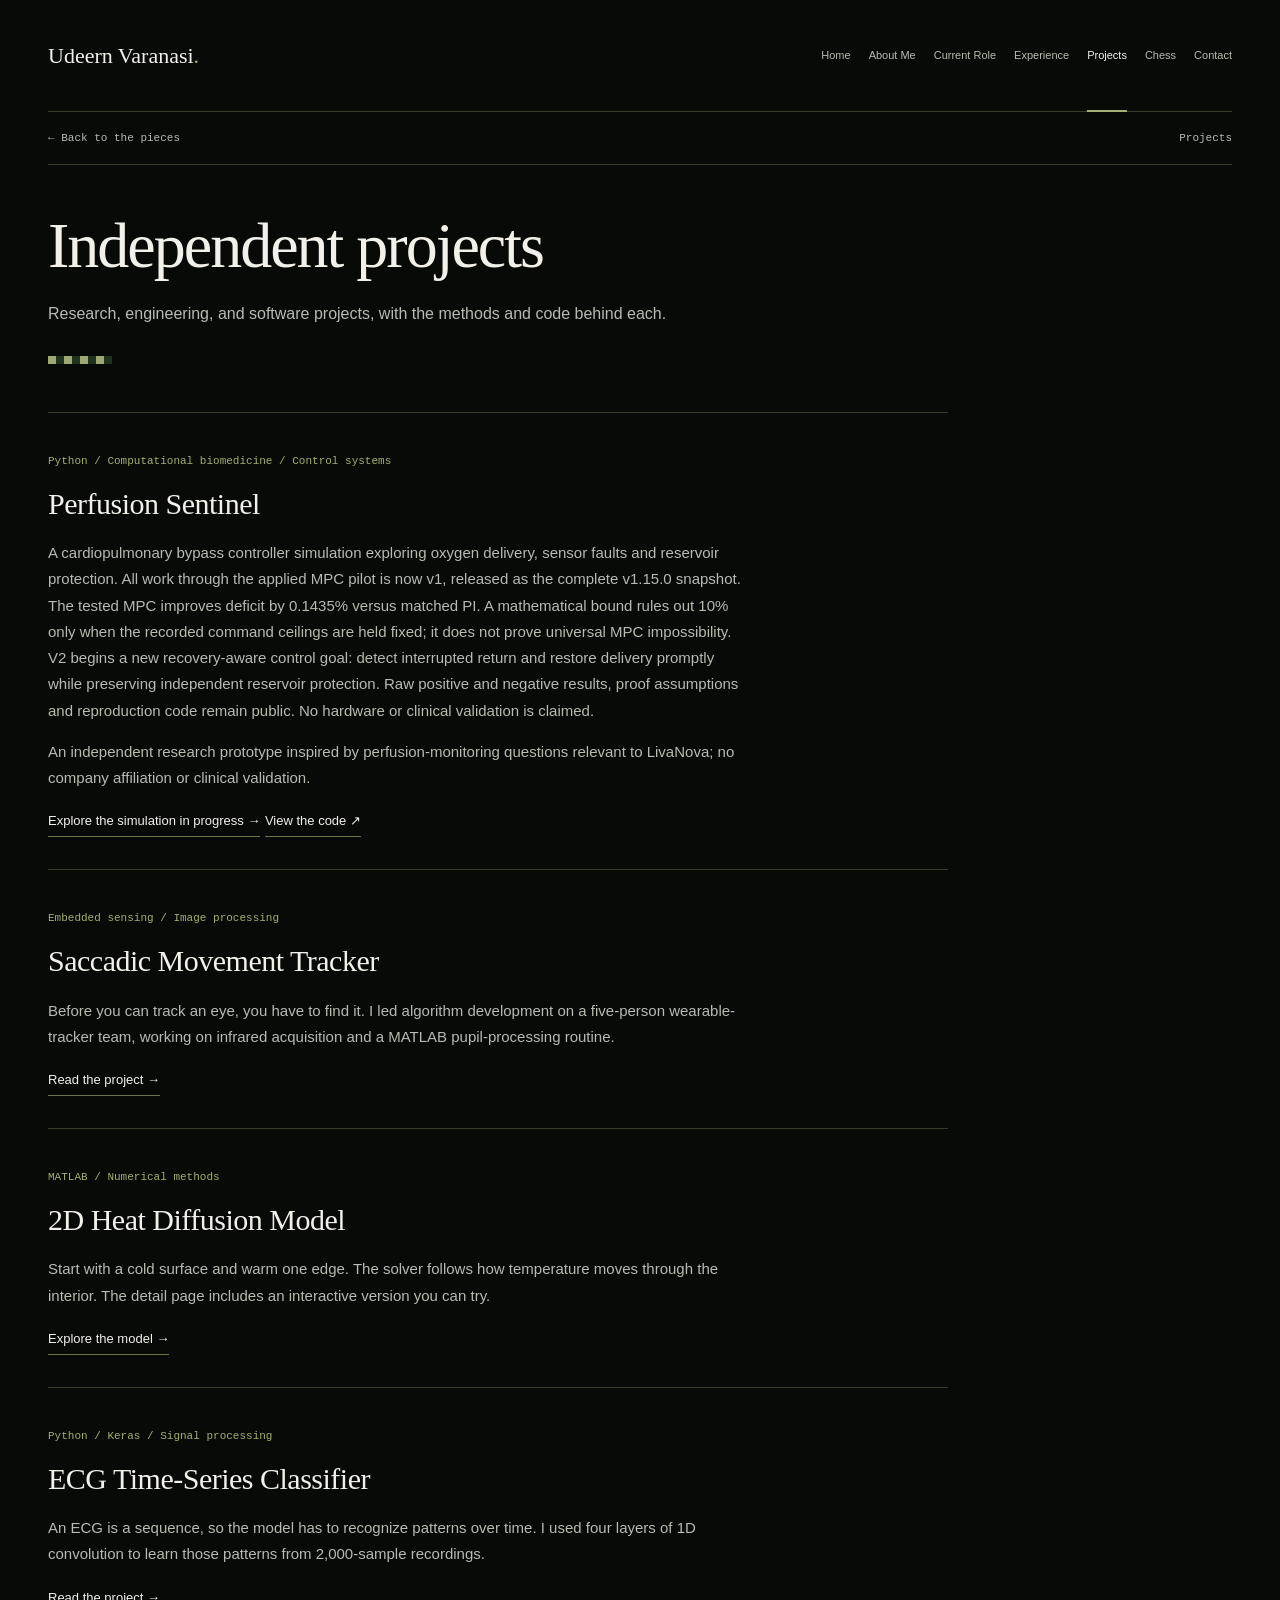
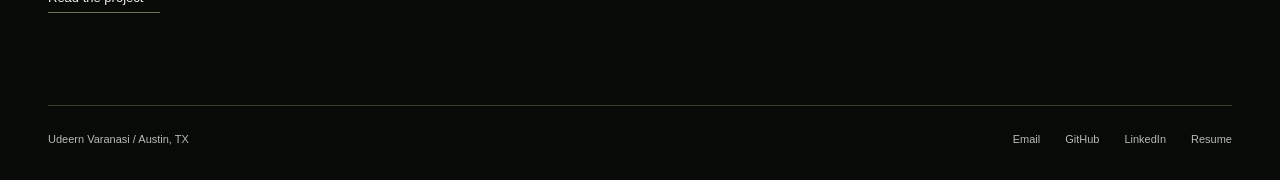
==== projects.html @ b8331543 "Close all existing controller research as v1 and explain the scoped bound Present complete v1.15.0, " ====
<!doctype html><html lang="en"><head><meta charset="utf-8"><meta name="viewport" content="width=device-width, initial-scale=1"><meta name="theme-color" content="#080a08"><meta name="description" content="Projects of Udeern Varanasi. Biomedical engineering, research, software, and chess."><title>Projects | Udeern Varanasi</title><link rel="stylesheet" href="style.css?v=media1"><link rel="icon" href="data:image/svg+xml,%3Csvg xmlns='http://www.w3.org/2000/svg' viewBox='0 0 64 64'%3E%3Crect width='64' height='64' fill='%23080a08'/%3E%3Ctext x='10' y='45' font-size='38' fill='%23a7ad70' font-family='Georgia'%3Euv%3C/text%3E%3C/svg%3E"></head><body class="chess-portfolio"><a class="skip" href="#main">Skip to content</a><header class="shell"><a class="wordmark" href="index.html" aria-label="Udeern Varanasi home">Udeern Varanasi<span>.</span></a><nav aria-label="Main navigation"><a href="index.html">Home</a><a href="about.html">About Me</a><a href="current-role.html">Current Role</a><a href="experience.html">Experience</a><a href="projects.html" aria-current="page">Projects</a><a href="chess.html">Chess</a><a href="contact.html">Contact</a></nav></header><main id="main" class="shell"><div class="position-strip"><a href="index.html">← Back to the pieces</a><span>Projects</span></div><section class="page-intro"><h1>Independent projects</h1><p>Research, engineering, and software projects, with the methods and code behind each.</p></section><section class="collected-projects"><article><span class="project-kind">Python / Computational biomedicine / Control systems</span><h2><a href="perfusion-sentinel/">Perfusion Sentinel</a></h2><p>A cardiopulmonary bypass controller simulation exploring oxygen delivery, sensor faults and reservoir protection. All work through the applied MPC pilot is now v1, released as the complete v1.15.0 snapshot. The tested MPC improves deficit by 0.1435% versus matched PI. A mathematical bound rules out 10% only when the recorded command ceilings are held fixed; it does not prove universal MPC impossibility. V2 begins a new recovery-aware control goal: detect interrupted return and restore delivery promptly while preserving independent reservoir protection. Raw positive and negative results, proof assumptions and reproduction code remain public. No hardware or clinical validation is claimed.</p><p>An independent research prototype inspired by perfusion-monitoring questions relevant to LivaNova; no company affiliation or clinical validation.</p><a class="underlined" href="perfusion-sentinel/">Explore the simulation in progress →</a> <a class="underlined" href="https://github.com/vudeern/cardiopulmanoary_bypass_simulation" target="_blank" rel="noopener">View the code ↗</a></article><article><span class="project-kind">Embedded sensing / Image processing</span><h2><a href="saccadic-tracker.html">Saccadic Movement Tracker</a></h2><p>Before you can track an eye, you have to find it. I led algorithm development on a five-person wearable-tracker team, working on infrared acquisition and a MATLAB pupil-processing routine.</p><a class="underlined" href="saccadic-tracker.html">Read the project →</a></article><article><span class="project-kind">MATLAB / Numerical methods</span><h2><a href="heat-model.html">2D Heat Diffusion Model</a></h2><p>Start with a cold surface and warm one edge. The solver follows how temperature moves through the interior. The detail page includes an interactive version you can try.</p><a class="underlined" href="heat-model.html">Explore the model →</a></article><article><span class="project-kind">Python / Keras / Signal processing</span><h2><a href="ecg-classifier.html">ECG Time-Series Classifier</a></h2><p>An ECG is a sequence, so the model has to recognize patterns over time. I used four layers of 1D convolution to learn those patterns from 2,000-sample recordings.</p><a class="underlined" href="ecg-classifier.html">Read the project →</a></article></section></main><footer class="shell"><span>Udeern Varanasi / Austin, TX</span><div><a href="mailto:vudeern@utexas.edu">Email</a><a href="https://github.com/vudeern" target="_blank" rel="noopener">GitHub</a><a href="https://linkedin.com/in/udeern-varanasi" target="_blank" rel="noopener">LinkedIn</a><a href="Udeern_Varanasi_Resume.pdf" target="_blank" rel="noopener">Resume</a></div></footer></body></html>
---- style.css ----
:root{color-scheme:dark;--bg:#080a08;--fg:#f1f1e9;--muted:#b7bbb0;--olive:#a4af72;--line:#353c2c}*{box-sizing:border-box}body{margin:0;background:var(--bg);color:var(--fg);font:16px/1.75 'Trebuchet MS',Arial,sans-serif}a{color:inherit;text-decoration:none}a:hover{color:var(--olive)}a:focus-visible{outline:2px solid var(--olive);outline-offset:7px}.shell{width:min(1200px,calc(100% - 96px));margin:auto}header{display:flex;align-items:center;justify-content:space-between;gap:35px;min-height:112px;border-bottom:1px solid var(--line)}.wordmark{font:22px Georgia,serif;white-space:nowrap}.wordmark span{color:var(--olive)}nav{display:flex;gap:30px;align-self:stretch}nav a{display:flex;align-items:center;font-size:13px;position:relative;color:var(--muted)}nav a[aria-current]{color:var(--fg)}nav a[aria-current]:after{content:'';height:2px;background:var(--olive);position:absolute;bottom:-1px;left:0;right:0}h1,h2,p{margin-top:0}h1,h2{font-family:Georgia,'Times New Roman',serif;font-weight:400}h1{font-size:clamp(42px,5vw,70px);line-height:1.12;letter-spacing:-2px}h2{font-size:30px;line-height:1.25;letter-spacing:-.5px}p{color:var(--muted)}.home{display:grid;grid-template-columns:1fr 1fr;gap:90px;padding:92px 0 70px}.home-title h1{font-size:clamp(76px,8.2vw,118px);line-height:1.05;letter-spacing:-4px;margin:0 0 35px}.home-title h1 span{color:var(--olive)}.home-title>p{font-size:20px;line-height:1.55;color:var(--fg)}.home-about{padding-top:12px}.home-about h2{font-size:24px}.home-about p{font-size:15px;margin-bottom:20px}.home-links{display:flex;flex-direction:column;align-items:flex-start;gap:12px;margin-top:26px}.underlined{display:inline-block;border-bottom:1px solid #69764a;padding-bottom:3px;font-size:13px}.underlined span{margin-left:18px}.skills{display:grid;grid-template-columns:1fr 2fr;gap:60px;border-top:1px solid var(--line);padding:38px 0 70px}.skills h2{font-size:23px}.skills dl{margin:0}.skills dl>div{display:grid;grid-template-columns:140px 1fr;gap:25px;padding:0 0 17px}.skills dt{font-size:13px;color:var(--fg)}.skills dd{margin:0;color:var(--muted);font-size:13px}.page-intro{padding:65px 0 48px}.page-intro h1{margin-bottom:18px}.page-intro p{font-size:16px;max-width:650px;margin:0}.project-list{padding-bottom:65px}.project-row{border-top:1px solid var(--line);display:grid;grid-template-columns:50px 1.1fr 1fr;gap:32px;padding:38px 0}.project-number{font:12px 'Courier New',monospace;color:var(--olive);padding-top:5px}.category{font-size:12px;margin:0 0 12px;color:var(--muted)}.project-summary h2{font-size:31px;margin:0 0 17px}.project-summary>p:not(.category){font-size:14px;max-width:440px;line-height:1.7}.tech{display:block;font-size:11px;color:var(--muted);margin:20px 0}.project-image{display:block;align-self:start;border:1px solid var(--line);background:#11160e}.schematic{display:block;width:100%;height:auto}.back{display:inline-block;margin-top:38px;font-size:13px;color:var(--muted)}.detail-heading{padding:38px 0 35px;border-bottom:1px solid var(--line)}.detail-heading h1{font-size:clamp(40px,5vw,63px);max-width:900px;margin-bottom:25px}.detail-intro{max-width:720px;font-size:18px;line-height:1.7}.detail-meta{display:flex;justify-content:space-between;align-items:center;gap:20px;font-size:12px;margin-top:30px;color:var(--muted)}.detail-body{display:grid;grid-template-columns:1.2fr 1fr;gap:80px;padding:45px 0}.detail-text section{margin-bottom:35px}.detail-text h2{font-size:24px;margin-bottom:15px}.detail-text p{font-size:15px}.detail-figure{margin:0;align-self:start}.detail-figure svg{background:#11160e;border:1px solid var(--line)}figcaption{font-size:11px;color:var(--muted);line-height:1.6;margin-top:14px;max-width:380px}.next-project{border-top:1px solid var(--line);display:flex;justify-content:space-between;gap:25px;padding:25px 0 55px}.next-project span{font-size:12px;color:var(--muted)}.next-project a{font:20px Georgia,serif}.experience-list{padding-bottom:55px}.position{display:grid;grid-template-columns:210px 1fr;gap:60px;padding:38px 0;border-top:1px solid var(--line)}.position-date{font:12px/1.6 'Courier New',monospace;color:var(--muted);padding-top:5px}.position h2{margin-bottom:9px;font-size:30px}.position-role{font-size:13px;color:var(--fg);margin-bottom:25px}.position p:not(.position-role){font-size:15px;max-width:750px}.workflow{display:flex;gap:0;margin-top:35px;flex-wrap:wrap}.workflow span{font:11px/1.8 'Courier New',monospace;color:#c5ceaa;padding:10px 16px;border:1px solid #4c5833;margin-right:-1px;margin-bottom:-1px;background:#13190d}footer{border-top:1px solid var(--line);display:flex;justify-content:space-between;gap:25px;padding-top:24px;padding-bottom:30px;font-size:11px;color:var(--muted)}footer div{display:flex;gap:25px}.skip{position:absolute;top:-100px;left:20px;padding:8px 15px;background:var(--fg);color:var(--bg);z-index:9}.skip:focus{top:5px}@media(min-width:1500px){.home{padding-top:115px;padding-bottom:95px}}@media(max-width:1000px){.shell{width:calc(100% - 60px)}.home{gap:45px}.home-title h1{font-size:85px}.project-row{grid-template-columns:30px 1fr 1fr;gap:22px}.project-summary h2{font-size:27px}.position{grid-template-columns:160px 1fr;gap:35px}.detail-body{gap:40px}.skills{gap:35px}.skills dl>div{grid-template-columns:110px 1fr;gap:20px}}@media(max-width:700px){.shell{width:calc(100% - 40px)}header{display:block;min-height:0;padding-top:23px}.wordmark{font-size:21px}nav{gap:24px;margin-top:22px;overflow:auto}nav a{font-size:11px;white-space:nowrap;padding-bottom:15px}.home{grid-template-columns:1fr;gap:35px;padding:50px 0 45px}.home-title h1{font-size:76px;margin-bottom:24px}.home-title>p{font-size:18px}.home-about{padding-top:0}.home-about p{font-size:15px}.skills{grid-template-columns:1fr;gap:15px;padding:30px 0 45px}.skills dl>div{grid-template-columns:100px 1fr;gap:17px}.page-intro{padding:45px 0 33px}.page-intro h1{font-size:41px;letter-spacing:-1.5px}.page-intro p{font-size:14px}.project-row{grid-template-columns:24px 1fr;gap:16px;padding:28px 0}.project-summary h2{font-size:28px}.project-image{grid-column:2;width:100%;max-width:460px}.project-row .tech{font-size:10px}.position{grid-template-columns:1fr;gap:17px;padding:28px 0}.position h2{font-size:28px}.workflow span{font-size:10px;padding:8px 12px}.detail-heading{padding-top:30px}.detail-heading h1{font-size:40px;letter-spacing:-1px}.detail-intro{font-size:16px}.detail-meta{display:flex;flex-direction:column;align-items:flex-start;font-size:11px}.detail-body{grid-template-columns:1fr;gap:10px;padding-top:30px}.detail-figure{margin-bottom:15px}.next-project a{font-size:17px}.next-project{align-items:baseline}.next-project span{font-size:10px}footer{display:block;font-size:11px}footer div{margin-top:16px;gap:25px}}@media(prefers-reduced-motion:reduce){*{scroll-behavior:auto}}

.inline-link{color:var(--fg);text-decoration:underline;text-decoration-color:var(--olive);text-underline-offset:4px}.current-role{display:grid;grid-template-columns:1fr 1.7fr;gap:70px;border-top:1px solid var(--line);padding:45px 0 100px;min-height:340px}.role-company h2{font-size:42px;margin-bottom:20px}.role-description h3{font:normal 29px/1.35 Georgia,serif;margin:0 0 24px}.role-description p{font-size:17px;max-width:560px;margin-bottom:30px}@media(max-width:1000px){nav{gap:20px}.current-role{gap:35px}}@media(max-width:700px){nav{gap:24px}.current-role{grid-template-columns:1fr;gap:35px;padding:30px 0 60px;min-height:0}.role-company h2{font-size:36px}.role-description h3{font-size:26px}.role-description p{font-size:16px}}

.current-role{padding-bottom:55px}.role-company>p{font-size:13px;margin-bottom:25px}.role-description h3:not(:first-child){margin-top:40px}.research-agenda{padding:0 0 70px}.research-agenda>h2{margin-bottom:30px}.research-stage{display:grid;grid-template-columns:1fr 1.7fr;gap:70px;border-top:1px solid var(--line);padding:30px 0}.research-stage h3{font:normal 23px/1.4 Georgia,serif;margin:0}.research-stage p{font-size:15px;max-width:680px}.research-stage p:last-child{margin-bottom:0}@media(max-width:1000px){.research-stage{gap:35px}}@media(max-width:700px){.research-stage{grid-template-columns:1fr;gap:15px;padding:25px 0}.research-agenda{padding-bottom:40px}}
.home{gap:85px;padding-bottom:55px}.home-title>p{max-width:390px;font-size:19px}.home-title h1{letter-spacing:-5px}.workbench{border-top:1px solid var(--line);padding:35px 0 65px}.bench-header{display:flex;justify-content:space-between;gap:30px;align-items:baseline;margin-bottom:25px}.bench-header h2{font-size:33px;margin-bottom:12px}.bench-header p{font-size:13px;max-width:560px;margin:0}.bench-mark{font:10px 'Courier New',monospace;color:var(--olive);white-space:nowrap}.bench-layout{display:grid;grid-template-columns:minmax(0,1.55fr) minmax(230px,1fr);border:1px solid var(--line)}.bench-display{background:#11160d;padding:22px;min-width:0;position:relative}.bench-display canvas{display:block;width:100%;aspect-ratio:1;cursor:crosshair;touch-action:none}.bench-readout{display:flex;justify-content:space-between;gap:15px;padding-top:15px;font:10px 'Courier New',monospace;color:#d3dcb8;font-variant-numeric:tabular-nums}.bench-readout output{color:#fff}.bench-controls{padding:30px;border-left:1px solid var(--line);align-self:stretch}.bench-instruction{font:22px/1.5 Georgia,serif;color:var(--fg);margin:0 0 28px}.bench-controls label{display:flex;justify-content:space-between;font-size:12px;margin-top:18px}.bench-controls label output{font:12px 'Courier New',monospace;color:#fff}.bench-controls input{width:100%;accent-color:var(--olive);margin:12px 0 0;cursor:pointer}.bench-buttons{display:flex;flex-wrap:wrap;gap:10px;margin-top:28px}.bench-buttons button{border:1px solid #69784b;background:transparent;color:var(--fg);padding:9px 14px;font:12px 'Trebuchet MS',sans-serif;cursor:pointer}.bench-buttons button:hover{background:#28301c}.bench-buttons button:focus-visible,.bench-controls input:focus-visible{outline:2px solid var(--olive);outline-offset:4px}.bench-caption{font-size:11px;margin:25px 0 18px;line-height:1.7;color:var(--muted)}.skills{margin-top:0}.page-intro h1,.detail-heading h1{max-width:850px}.project-number{font-size:17px}.project-summary h2 a:hover{text-decoration:underline;text-decoration-color:var(--olive);text-underline-offset:6px}@media(max-width:1000px){.home{gap:45px}.bench-controls{padding:22px}.bench-instruction{font-size:19px}}@media(max-width:700px){.home{gap:30px}.home-title>p{font-size:18px}.home-title h1{letter-spacing:-3px}.bench-header{display:block}.bench-header h2{font-size:28px}.bench-mark{display:block;margin-top:20px}.bench-layout{grid-template-columns:1fr}.bench-display{padding:15px}.bench-controls{border-left:0;border-top:1px solid var(--line);padding:23px}.bench-instruction{font-size:21px}.workbench{padding-bottom:45px}}.chess-icon{width:21px;height:24px;display:inline-block;vertical-align:middle;flex-shrink:0;color:var(--olive)}header nav a{gap:7px}header nav{gap:23px}.position-strip{display:flex;align-items:center;justify-content:space-between;border-bottom:1px solid var(--line);padding:20px 0;color:var(--muted);font:11px 'Courier New',monospace}.position-strip>a{display:flex;align-items:center;gap:9px}.position-strip>svg{width:30px;height:30px}.position-strip+.page-intro{padding-top:45px}.position-strip+.back{margin-top:25px}.project-number .chess-icon{width:33px;height:37px}.project-number span{display:block;text-align:center;font-size:11px;margin-top:5px}.chess-welcome{display:flex;justify-content:space-between;align-items:center;gap:50px;padding:45px 0 35px}.chess-welcome h1{font-size:49px;margin-bottom:15px;letter-spacing:-1.5px}.chess-welcome p{max-width:660px;font-size:15px;margin-bottom:0}.chess-welcome>a{white-space:nowrap}.portfolio-match{display:grid;grid-template-columns:minmax(0,1.65fr) minmax(270px,1fr);gap:38px;align-items:start}.board-heading{display:flex;justify-content:space-between;align-items:baseline;gap:20px;margin-bottom:17px}.board-heading h2{font-size:23px;margin:0}.board-heading>span{font:9px 'Courier New',monospace;color:var(--olive);white-space:nowrap}.board-frame{border:1px solid #6d7a4e;padding:13px;background:#171d12}.portfolio-board{display:grid;grid-template-columns:repeat(8,1fr);width:100%;aspect-ratio:1}.board-square{border:0;padding:0;position:relative;aspect-ratio:1;display:flex;align-items:center;justify-content:center;cursor:pointer;min-width:0}.light-square{background:#a7b07d;color:#1b2613}.dark-square{background:#38492a;color:#e6ebd2}.board-square>svg{width:68%;height:72%;filter:drop-shadow(1px 2px 0 #0004);z-index:1}.square-coordinate{position:absolute;bottom:3px;left:5px;font:9px 'Courier New',monospace;opacity:.7}.bookmark-dot{position:absolute;top:5px;right:5px;width:5px;height:5px;background:currentColor}.visited-square .bookmark-dot{background:transparent;border:1px solid currentColor;width:7px;height:7px}.board-square.legal-move:after{content:'';position:absolute;width:18%;height:18%;border-radius:50%;background:currentColor;opacity:.28}.board-square.legal-move:has(svg):after{width:85%;height:85%;border:2px solid currentColor;border-radius:0;background:transparent}.current-square{box-shadow:inset 0 0 0 3px #eef2d8}.current-square>svg{color:#fffde7;stroke:#1c2915;stroke-width:1.1}.hint-square{outline:3px dashed #fffde7;outline-offset:-6px}.board-square:focus-visible{outline:3px solid #fff;outline-offset:-3px;z-index:3}.board-status{display:flex;justify-content:space-between;gap:20px;margin-top:14px;min-height:39px}.board-status>span{font-size:11px;color:var(--muted);max-width:75%}.board-status button{align-self:start;background:none;border:0;border-bottom:1px solid #788653;color:var(--fg);font-size:10px;padding:0 0 3px;cursor:pointer;white-space:nowrap}.score-sheet{border:1px solid var(--line);padding:24px;margin-top:41px;background:#0c100a}.sheet-top{display:flex;justify-content:space-between;gap:15px;border-bottom:1px solid var(--line);padding-bottom:15px;font:9px 'Courier New',monospace;color:var(--muted)}.sheet-piece>svg{height:49px;width:45px;color:#bdc996;margin:22px 0 10px}.score-sheet h2{font-size:30px;margin-bottom:16px}.score-sheet p{font-size:13px}.score-sheet .selected-square{font:9px 'Courier New',monospace;color:var(--olive);margin:8px 0 14px}#board-selection{min-height:265px}.board-actions{display:flex;gap:10px;flex-wrap:wrap;margin:20px 0}.board-actions button{border:1px solid #778657;background:transparent;padding:9px 12px;color:var(--fg);font:11px 'Trebuchet MS',sans-serif;cursor:pointer}.board-actions button:hover{background:#29341c}.board-actions button[hidden]{display:none}.score-index{display:block}.score-index a{display:flex;gap:15px;align-items:center;justify-content:flex-start;border-top:1px solid var(--line);padding:9px 0;font-size:12px}.score-index a span{font:11px 'Courier New',monospace;color:var(--olive);width:20px}.score-index .chess-icon{width:16px;height:18px;margin-left:auto}.move-record{border-top:1px solid var(--line);margin-top:12px;padding-top:15px}.move-record h3{font:11px 'Trebuchet MS',sans-serif;font-weight:400;color:var(--muted);margin:0 0 10px}.move-record ol{list-style:none;display:flex;flex-wrap:wrap;gap:7px 14px;max-height:74px;overflow:auto;margin:0;padding:0;font:10px/1.6 'Courier New',monospace;color:#bec8a2}.chess-about{display:grid;grid-template-columns:1fr 1.7fr;gap:70px;border-top:1px solid var(--line);padding:45px 0 65px;margin-top:40px}.chess-about h2{font-size:31px}.about-piece{width:46px;height:50px;color:var(--olive);margin-bottom:18px}.chess-about p{font-size:15px}.chess-portfolio .page-intro,.chess-portfolio .detail-heading{position:relative}.chess-portfolio .page-intro:after{content:'';display:block;width:64px;height:8px;margin-top:28px;background:repeating-linear-gradient(90deg,#9eaa72 0 8px,#25321e 8px 16px)}.chess-portfolio .project-image{border-color:#6b784b}.chess-portfolio .project-list{border-bottom:1px solid var(--line)}.chess-portfolio .toolbox{border-color:#6b784b}@media(max-width:1000px){header nav{gap:17px}header nav a{font-size:11px}.portfolio-match{gap:24px;grid-template-columns:minmax(0,1.4fr) minmax(250px,1fr)}.board-heading{display:block}.board-heading>span{display:block;margin-top:10px}.score-sheet{margin-top:57px;padding:18px}.chess-welcome h1{font-size:43px}.chess-welcome{gap:25px}.chess-about{gap:40px}}@media(max-width:760px){header{display:block;padding-top:22px;padding-bottom:0;min-height:0}header nav{margin-top:20px;overflow:auto;gap:22px}header nav a{padding-bottom:15px;font-size:10px;white-space:nowrap}.chess-icon{width:16px;height:20px}.chess-welcome{display:block;padding:32px 0 28px}.chess-welcome h1{font-size:39px}.chess-welcome p{font-size:14px}.chess-welcome>a{margin-top:18px}.portfolio-match{grid-template-columns:1fr;gap:10px}.board-heading{display:flex}.board-heading h2{font-size:20px}.board-heading>span{font-size:8px;margin-top:0}.board-frame{padding:8px}.square-coordinate{font-size:8px;left:3px;bottom:2px}.bookmark-dot{top:3px;right:3px;width:4px;height:4px}.score-sheet{margin-top:8px;padding:22px}#board-selection{min-height:0}.sheet-piece>svg{height:42px;width:38px}.score-sheet h2{font-size:28px}.score-sheet p{font-size:14px}.score-index a{font-size:13px}.position-strip{font-size:9px;gap:10px}.position-strip>span{max-width:45%;text-align:right}.chess-about{grid-template-columns:1fr;gap:10px;padding-top:30px;margin-top:35px}.about-piece{display:none}.chess-about h2{font-size:28px}.board-status>span{max-width:70%}.board-actions button{padding:11px 13px}}

.chess-icon{width:19px;height:23px;vertical-align:middle;color:var(--olive)}header nav{gap:20px}header nav a{gap:6px;font-size:12px}.position-strip{display:flex;justify-content:space-between;align-items:center;border-bottom:1px solid var(--line);padding:20px 0;color:var(--muted);font-size:11px}.position-strip>a{display:flex;align-items:center;gap:9px}.position-strip>svg{width:25px;height:28px}.project-number .chess-icon{width:30px;height:35px}.project-number>span{display:block;text-align:center;font-size:11px}.about-page{display:grid;grid-template-columns:1fr 1.7fr;gap:70px;border-top:1px solid var(--line);padding:40px 0 75px}.about-page h2{font-size:27px}.about-page p{font-size:16px}.visually-hidden{position:absolute!important;width:1px;height:1px;padding:0;margin:-1px;overflow:hidden;clip:rect(0,0,0,0);white-space:nowrap;border:0}.pieces-home{min-height:100svh;display:flex;align-items:center;justify-content:center;background:#080a08}.piece-gallery{display:flex;flex-wrap:wrap;justify-content:center;align-items:center;gap:25px 30px;max-width:1100px;width:calc(100% - 72px);padding:45px 0}.piece-link{flex:0 0 calc(25% - 24px);display:flex;flex-direction:column;align-items:center;justify-content:center;min-width:160px;color:#f1f1e9;text-align:center;padding:0 6px 18px;outline-offset:2px}.sculpture{display:block;width:100%;max-width:220px;height:240px;position:relative}.sculpture canvas{width:100%;height:100%;display:none}.piece-fallback{position:absolute;width:100px;height:140px;left:50%;top:50%;transform:translate(-50%,-50%);color:#a4af72}.sculpture.ready canvas{display:block}.sculpture.ready .piece-fallback{display:none}.piece-label{font:16px/1.5 Georgia,serif;margin-top:5px;position:relative}.piece-label:after{content:'';display:block;position:absolute;height:1px;bottom:-5px;left:50%;right:50%;background:#9fac72;transition:left .2s,right .2s}.piece-link:hover .piece-label:after,.piece-link:focus-visible .piece-label:after{left:0;right:0}.piece-link:hover{color:#fff}.piece-link:focus-visible{outline:1px solid #a4af72}.piece-link:hover .piece-label{color:#d3ddaf}@media(max-width:1050px){header{display:block;padding-top:22px;min-height:0}header nav{margin-top:20px;overflow:auto;gap:22px}header nav a{padding-bottom:15px;font-size:11px;white-space:nowrap}}@media(max-width:700px){.piece-gallery{width:calc(100% - 32px);gap:8px 15px;padding:25px 0}.piece-link{flex:0 0 calc(50% - 10px);min-width:0;padding-bottom:20px}.sculpture{height:195px;max-width:170px}.piece-label{font-size:15px;margin-top:0}.about-page{grid-template-columns:1fr;gap:10px;padding:30px 0 50px}.about-page p{font-size:15px}.position-strip{font-size:10px}.chess-icon{width:16px;height:20px}}@media(prefers-reduced-motion:reduce){.piece-label:after{transition:none}}

.piece-gallery{max-width:960px;gap:20px 35px}.piece-link{flex-basis:calc(33.333% - 25px);background:transparent;transition:background-color .22s}.piece-label{opacity:0;transform:translateY(5px);transition:opacity .18s,transform .18s}.piece-link:hover,.piece-link:focus-visible{background:#171e12}.piece-link:hover .piece-label,.piece-link:focus-visible .piece-label{opacity:1;transform:translateY(0)}@media(hover:none){.piece-label{opacity:1;transform:none}}@media(max-width:700px){.piece-gallery{gap:10px 15px}.piece-link{flex-basis:calc(50% - 10px)}}@media(prefers-reduced-motion:reduce){.piece-link,.piece-label{transition:none}}

.piece-link.is-opening{background:#171e12}.piece-link.is-opening .piece-label{opacity:1;transform:none}.piece-link.is-opening .piece-label:after{left:0;right:0}

.gallery-title{flex:0 0 100%;text-align:center;font:normal 44px/1.2 Georgia,serif;letter-spacing:-1.2px;margin:0 0 20px;color:var(--fg)}.pieces-home{align-items:flex-start}.piece-gallery{padding-top:50px}@media(max-width:700px){.gallery-title{font-size:33px;margin-bottom:12px}.piece-gallery{padding-top:35px}}
.piece-gallery{display:block;max-width:1050px;width:calc(100% - 40px);padding:35px 0 25px}.gallery-title{margin:0;text-align:center;font-size:41px}.piece-orbit{position:relative;width:min(100%,740px);aspect-ratio:1;margin:25px auto 0}.piece-orbit .piece-link{position:absolute;left:var(--px);top:var(--py);transform:translate(-50%,-50%);width:24%;min-width:0;padding:0 0 13px;z-index:1;transition:background-color .2s,opacity .4s}.piece-orbit .sculpture{height:190px;max-width:180px}.piece-orbit .piece-label{font-size:16px}.orbit-center{--px:50%;--py:49%}.orbit-north{--px:50%;--py:12%}.orbit-east{--px:87%;--py:39%}.orbit-southeast{--px:73%;--py:82%}.orbit-southwest{--px:27%;--py:82%}.orbit-west{--px:13%;--py:39%}.piece-transition-wash{position:fixed;inset:0;background:#080a08;z-index:10;pointer-events:none;visibility:hidden}.piece-transitioning{overflow:hidden}.piece-transitioning .piece-transition-wash{visibility:visible;animation:piece-wash 2s both}.piece-transitioning .piece-link:not(.is-opening),.piece-transitioning .gallery-title{opacity:0;pointer-events:none}.piece-orbit .piece-link.is-opening{z-index:20;background:transparent}.piece-link.is-opening .sculpture{animation:piece-expand 2s cubic-bezier(.4,0,.65,1) both;transform-origin:50% 50%}.piece-link.is-opening .piece-label{animation:piece-label-away .6s both}@keyframes piece-expand{0%{transform:scale(1);opacity:1}65%{opacity:1}100%{transform:scale(7);opacity:0}}@keyframes piece-wash{from{clip-path:circle(0 at var(--transition-x) var(--transition-y))}to{clip-path:circle(150vmax at var(--transition-x) var(--transition-y))}}@keyframes piece-label-away{to{opacity:0;transform:translateY(8px)}}.chess-portfolio main{animation:page-arrive .45s ease-out both}@keyframes page-arrive{from{opacity:0;transform:translateY(8px)}to{opacity:1;transform:none}}.collected-projects{padding-bottom:60px}.collected-projects article{padding:32px 0;border-top:1px solid var(--line);max-width:900px}.collected-projects h2{margin:12px 0 18px}.collected-projects p{max-width:700px;font-size:15px}.project-kind{font:11px 'Courier New',monospace;color:var(--olive)}.contact-directory{padding-bottom:80px}.contact-directory>a{display:grid;grid-template-columns:120px 1fr 30px;gap:25px;align-items:center;padding:25px 0;border-top:1px solid var(--line)}.contact-directory>a>span{font-size:12px;color:var(--muted)}.contact-directory strong{font:normal 23px Georgia,serif;overflow-wrap:anywhere}.profile-link{margin-top:22px}.ratings-section{padding-bottom:75px}.ratings-heading{display:flex;align-items:center;justify-content:space-between;gap:20px}.ratings-heading h2{font-size:28px;margin:0}.ratings-heading button{background:none;border:1px solid #72804c;color:var(--fg);padding:9px 15px;cursor:pointer}.ratings-heading button:disabled{opacity:.5;cursor:wait}#ratings-status{font-size:13px;margin-top:20px}.ratings-table{width:100%;border-collapse:collapse;text-align:left;font-size:14px;font-variant-numeric:tabular-nums}.ratings-table th,.ratings-table td{padding:19px 15px;border-top:1px solid var(--line);white-space:nowrap}.ratings-table thead th{font-size:11px;font-weight:400;color:var(--muted)}.ratings-table tbody th{font-weight:400}.ratings-table tbody td:nth-child(2){font:normal 26px Georgia,serif;color:#c1cd9c}.ratings-scroll{overflow-x:auto}.ratings-note{font-size:11px;margin-top:22px;color:var(--muted)}header nav{gap:18px}header nav a{font-size:11px}@media(max-width:1150px){header{display:block;padding-top:22px;min-height:0}header nav{overflow:auto;margin-top:18px}header nav a{padding-bottom:15px;white-space:nowrap}}@media(max-width:700px){.gallery-title{font-size:31px}.piece-gallery{width:calc(100% - 14px);padding-top:28px}.piece-orbit{margin-top:25px}.piece-orbit .piece-link{width:29%;padding-bottom:6px}.piece-orbit .sculpture{height:clamp(108px,30vw,160px)}.piece-orbit .piece-label{font-size:13px}.orbit-north{--py:13%}.orbit-center{--py:50%}.orbit-east{--px:85%;--py:40%}.orbit-west{--px:15%;--py:40%}.orbit-southeast{--px:72%;--py:85%}.orbit-southwest{--px:28%;--py:85%}.contact-directory>a{grid-template-columns:1fr 20px;gap:10px;padding:20px 0}.contact-directory>a>span:first-child{grid-column:1/-1}.contact-directory strong{font-size:20px}.ratings-table th,.ratings-table td{padding:16px 12px}.collected-projects h2{font-size:27px}.ratings-heading h2{font-size:25px}}@media(prefers-reduced-motion:reduce){.piece-link.is-opening .sculpture,.piece-transitioning .piece-transition-wash,.piece-link.is-opening .piece-label,.chess-portfolio main{animation:none}.piece-transitioning .piece-transition-wash{opacity:.75}.piece-link.is-opening .piece-label{opacity:1}.piece-orbit .piece-link{transition:none}}

.portrait-figure{margin:0;max-width:360px;align-self:start}.portrait-figure img{display:block;width:100%;height:auto}.portrait-figure figcaption{margin-top:12px;font-size:12px}.project-result{padding:35px 0 45px;border-bottom:1px solid var(--line)}.project-result h2{font-size:26px;margin-bottom:22px}.output-figure{margin:0}.output-figure img{display:block;width:100%;height:auto;border:1px solid var(--line)}.output-figure figcaption{max-width:900px;margin-top:15px;line-height:1.8}.output-figure figcaption a{font-size:11px;margin-left:12px}.detail-body.result-methods{display:block;max-width:800px}.actual-output img{display:block;width:100%;height:auto;border:1px solid var(--line)}.microscopy-figure{margin:30px 0 25px;max-width:100%}.microscopy-figure video{display:block;width:100%;height:auto;background:#000;border:1px solid var(--line)}.microscopy-figure figcaption{max-width:100%;font-size:11px;line-height:1.7}@media(max-width:700px){.portrait-figure{max-width:300px;margin:0 auto 25px}.project-result{padding:25px 0 30px}.output-figure figcaption a{display:inline-block;margin-left:0;margin-top:8px}.microscopy-figure{margin-top:23px}.about-page>div>h2{font-size:25px}}
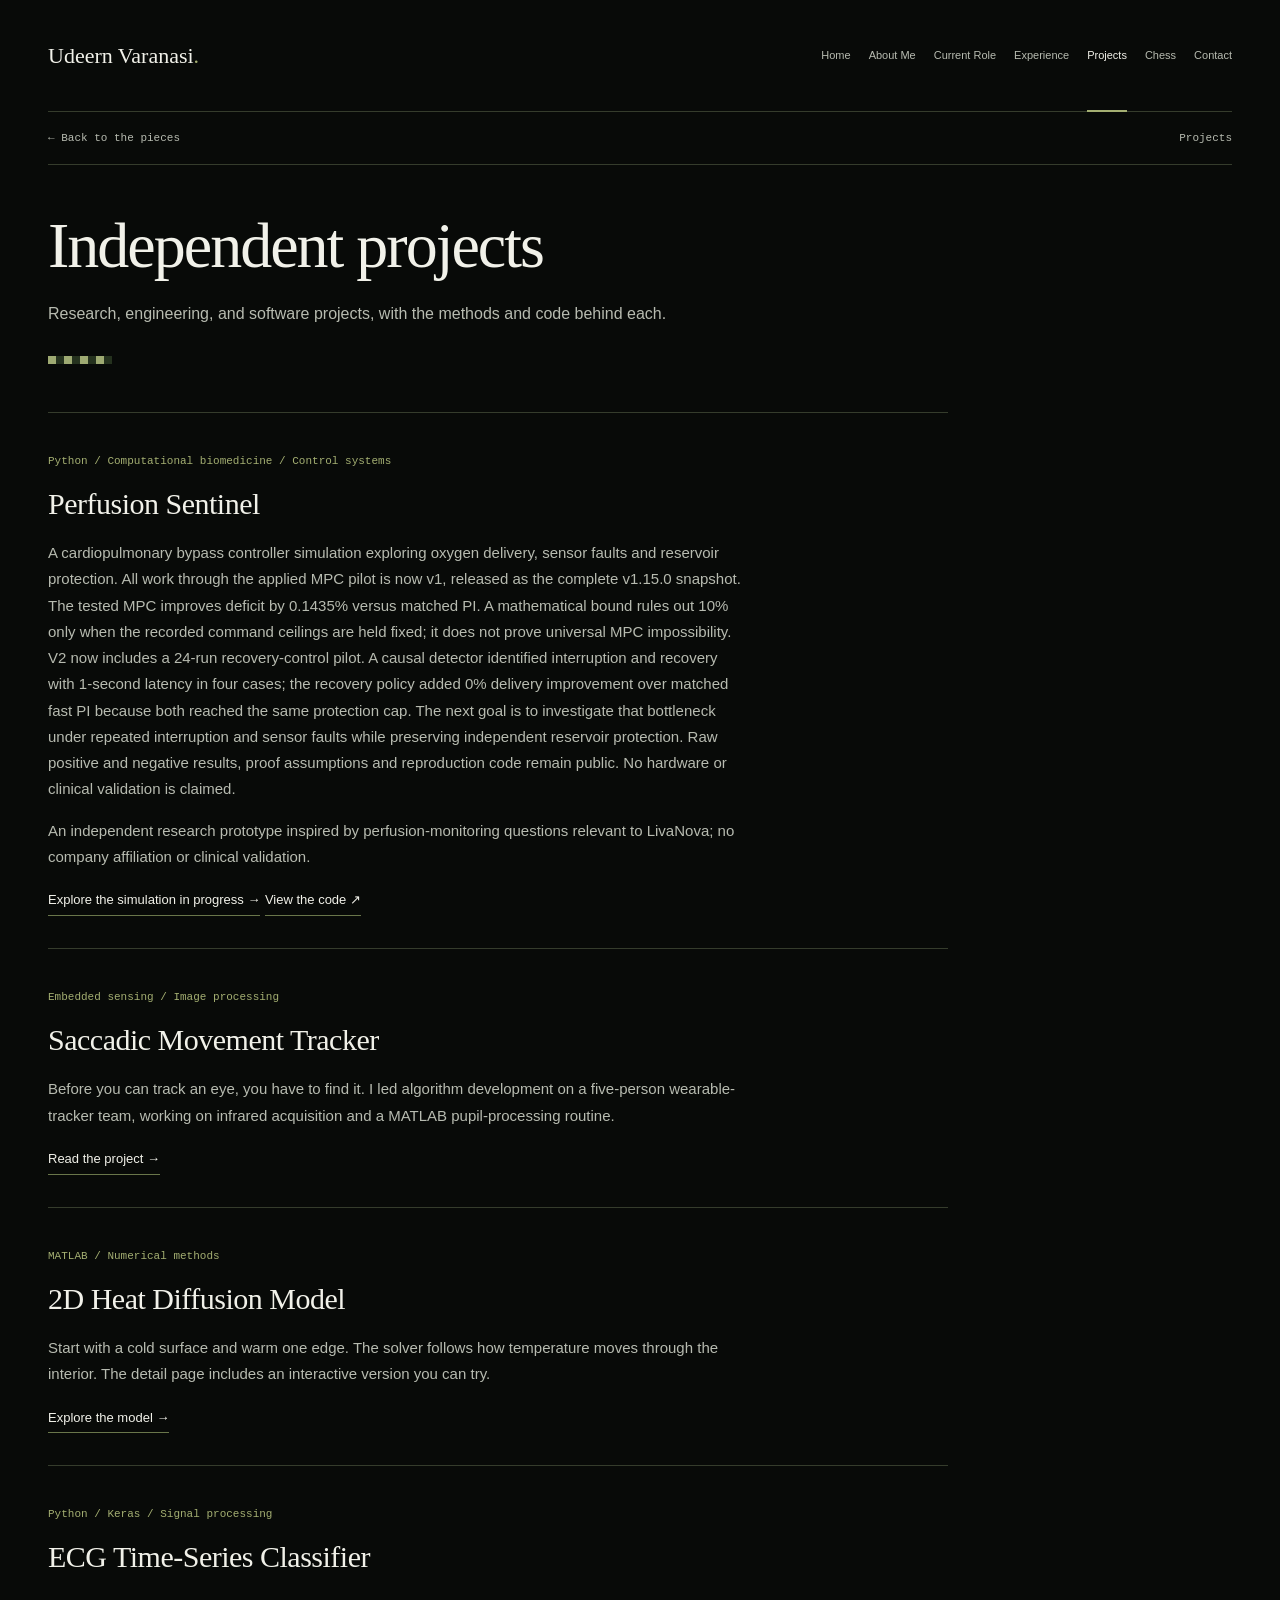
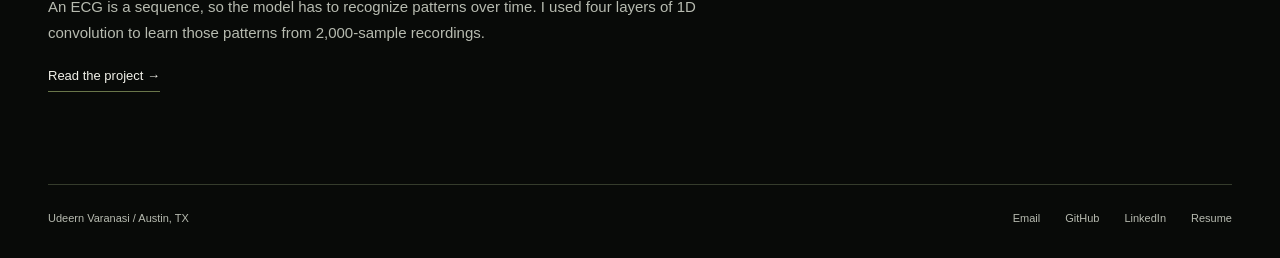
==== commit 5ad9e647: "Publish first v2 recovery pilot and retained final v1 conclusion" ====
--- a/projects.html
+++ b/projects.html
@@ -1,2 +1,2 @@
-<!doctype html><html lang="en"><head><meta charset="utf-8"><meta name="viewport" content="width=device-width, initial-scale=1"><meta name="theme-color" content="#080a08"><meta name="description" content="Projects of Udeern Varanasi. Biomedical engineering, research, software, and chess."><title>Projects | Udeern Varanasi</title><link rel="stylesheet" href="style.css?v=media1"><link rel="icon" href="data:image/svg+xml,%3Csvg xmlns='http://www.w3.org/2000/svg' viewBox='0 0 64 64'%3E%3Crect width='64' height='64' fill='%23080a08'/%3E%3Ctext x='10' y='45' font-size='38' fill='%23a7ad70' font-family='Georgia'%3Euv%3C/text%3E%3C/svg%3E"></head><body class="chess-portfolio"><a class="skip" href="#main">Skip to content</a><header class="shell"><a class="wordmark" href="index.html" aria-label="Udeern Varanasi home">Udeern Varanasi<span>.</span></a><nav aria-label="Main navigation"><a href="index.html">Home</a><a href="about.html">About Me</a><a href="current-role.html">Current Role</a><a href="experience.html">Experience</a><a href="projects.html" aria-current="page">Projects</a><a href="chess.html">Chess</a><a href="contact.html">Contact</a></nav></header><main id="main" class="shell"><div class="position-strip"><a href="index.html">← Back to the pieces</a><span>Projects</span></div><section class="page-intro"><h1>Independent projects</h1><p>Research, engineering, and software projects, with the methods and code behind each.</p></section><section class="collected-projects"><article><span class="project-kind">Python / Computational biomedicine / Control systems</span><h2><a href="perfusion-sentinel/">Perfusion Sentinel</a></h2><p>A cardiopulmonary bypass controller simulation exploring oxygen delivery, sensor faults and reservoir protection. All work through the applied MPC pilot is now v1, released as the complete v1.15.0 snapshot. The tested MPC improves deficit by 0.1435% versus matched PI. A mathematical bound rules out 10% only when the recorded command ceilings are held fixed; it does not prove universal MPC impossibility. V2 begins a new recovery-aware control goal: detect interrupted return and restore delivery promptly while preserving independent reservoir protection. Raw positive and negative results, proof assumptions and reproduction code remain public. No hardware or clinical validation is claimed.</p><p>An independent research prototype inspired by perfusion-monitoring questions relevant to LivaNova; no company affiliation or clinical validation.</p><a class="underlined" href="perfusion-sentinel/">Explore the simulation in progress →</a> <a class="underlined" href="https://github.com/vudeern/cardiopulmanoary_bypass_simulation" target="_blank" rel="noopener">View the code ↗</a></article><article><span class="project-kind">Embedded sensing / Image processing</span><h2><a href="saccadic-tracker.html">Saccadic Movement Tracker</a></h2><p>Before you can track an eye, you have to find it. I led algorithm development on a five-person wearable-tracker team, working on infrared acquisition and a MATLAB pupil-processing routine.</p><a class="underlined" href="saccadic-tracker.html">Read the project →</a></article><article><span class="project-kind">MATLAB / Numerical methods</span><h2><a href="heat-model.html">2D Heat Diffusion Model</a></h2><p>Start with a cold surface and warm one edge. The solver follows how temperature moves through the interior. The detail page includes an interactive version you can try.</p><a class="underlined" href="heat-model.html">Explore the model →</a></article><article><span class="project-kind">Python / Keras / Signal processing</span><h2><a href="ecg-classifier.html">ECG Time-Series Classifier</a></h2><p>An ECG is a sequence, so the model has to recognize patterns over time. I used four layers of 1D convolution to learn those patterns from 2,000-sample recordings.</p><a class="underlined" href="ecg-classifier.html">Read the project →</a></article></section></main><footer class="shell"><span>Udeern Varanasi / Austin, TX</span><div><a href="mailto:vudeern@utexas.edu">Email</a><a href="https://github.com/vudeern" target="_blank" rel="noopener">GitHub</a><a href="https://linkedin.com/in/udeern-varanasi" target="_blank" rel="noopener">LinkedIn</a><a href="Udeern_Varanasi_Resume.pdf" target="_blank" rel="noopener">Resume</a></div></footer></body></html>
+<!doctype html><html lang="en"><head><meta charset="utf-8"><meta name="viewport" content="width=device-width, initial-scale=1"><meta name="theme-color" content="#080a08"><meta name="description" content="Projects of Udeern Varanasi. Biomedical engineering, research, software, and chess."><title>Projects | Udeern Varanasi</title><link rel="stylesheet" href="style.css?v=media1"><link rel="icon" href="data:image/svg+xml,%3Csvg xmlns='http://www.w3.org/2000/svg' viewBox='0 0 64 64'%3E%3Crect width='64' height='64' fill='%23080a08'/%3E%3Ctext x='10' y='45' font-size='38' fill='%23a7ad70' font-family='Georgia'%3Euv%3C/text%3E%3C/svg%3E"></head><body class="chess-portfolio"><a class="skip" href="#main">Skip to content</a><header class="shell"><a class="wordmark" href="index.html" aria-label="Udeern Varanasi home">Udeern Varanasi<span>.</span></a><nav aria-label="Main navigation"><a href="index.html">Home</a><a href="about.html">About Me</a><a href="current-role.html">Current Role</a><a href="experience.html">Experience</a><a href="projects.html" aria-current="page">Projects</a><a href="chess.html">Chess</a><a href="contact.html">Contact</a></nav></header><main id="main" class="shell"><div class="position-strip"><a href="index.html">← Back to the pieces</a><span>Projects</span></div><section class="page-intro"><h1>Independent projects</h1><p>Research, engineering, and software projects, with the methods and code behind each.</p></section><section class="collected-projects"><article><span class="project-kind">Python / Computational biomedicine / Control systems</span><h2><a href="perfusion-sentinel/">Perfusion Sentinel</a></h2><p>A cardiopulmonary bypass controller simulation exploring oxygen delivery, sensor faults and reservoir protection. All work through the applied MPC pilot is now v1, released as the complete v1.15.0 snapshot. The tested MPC improves deficit by 0.1435% versus matched PI. A mathematical bound rules out 10% only when the recorded command ceilings are held fixed; it does not prove universal MPC impossibility. V2 now includes a 24-run recovery-control pilot. A causal detector identified interruption and recovery with 1-second latency in four cases; the recovery policy added 0% delivery improvement over matched fast PI because both reached the same protection cap. The next goal is to investigate that bottleneck under repeated interruption and sensor faults while preserving independent reservoir protection. Raw positive and negative results, proof assumptions and reproduction code remain public. No hardware or clinical validation is claimed.</p><p>An independent research prototype inspired by perfusion-monitoring questions relevant to LivaNova; no company affiliation or clinical validation.</p><a class="underlined" href="perfusion-sentinel/">Explore the simulation in progress →</a> <a class="underlined" href="https://github.com/vudeern/cardiopulmanoary_bypass_simulation" target="_blank" rel="noopener">View the code ↗</a></article><article><span class="project-kind">Embedded sensing / Image processing</span><h2><a href="saccadic-tracker.html">Saccadic Movement Tracker</a></h2><p>Before you can track an eye, you have to find it. I led algorithm development on a five-person wearable-tracker team, working on infrared acquisition and a MATLAB pupil-processing routine.</p><a class="underlined" href="saccadic-tracker.html">Read the project →</a></article><article><span class="project-kind">MATLAB / Numerical methods</span><h2><a href="heat-model.html">2D Heat Diffusion Model</a></h2><p>Start with a cold surface and warm one edge. The solver follows how temperature moves through the interior. The detail page includes an interactive version you can try.</p><a class="underlined" href="heat-model.html">Explore the model →</a></article><article><span class="project-kind">Python / Keras / Signal processing</span><h2><a href="ecg-classifier.html">ECG Time-Series Classifier</a></h2><p>An ECG is a sequence, so the model has to recognize patterns over time. I used four layers of 1D convolution to learn those patterns from 2,000-sample recordings.</p><a class="underlined" href="ecg-classifier.html">Read the project →</a></article></section></main><footer class="shell"><span>Udeern Varanasi / Austin, TX</span><div><a href="mailto:vudeern@utexas.edu">Email</a><a href="https://github.com/vudeern" target="_blank" rel="noopener">GitHub</a><a href="https://linkedin.com/in/udeern-varanasi" target="_blank" rel="noopener">LinkedIn</a><a href="Udeern_Varanasi_Resume.pdf" target="_blank" rel="noopener">Resume</a></div></footer></body></html>
 
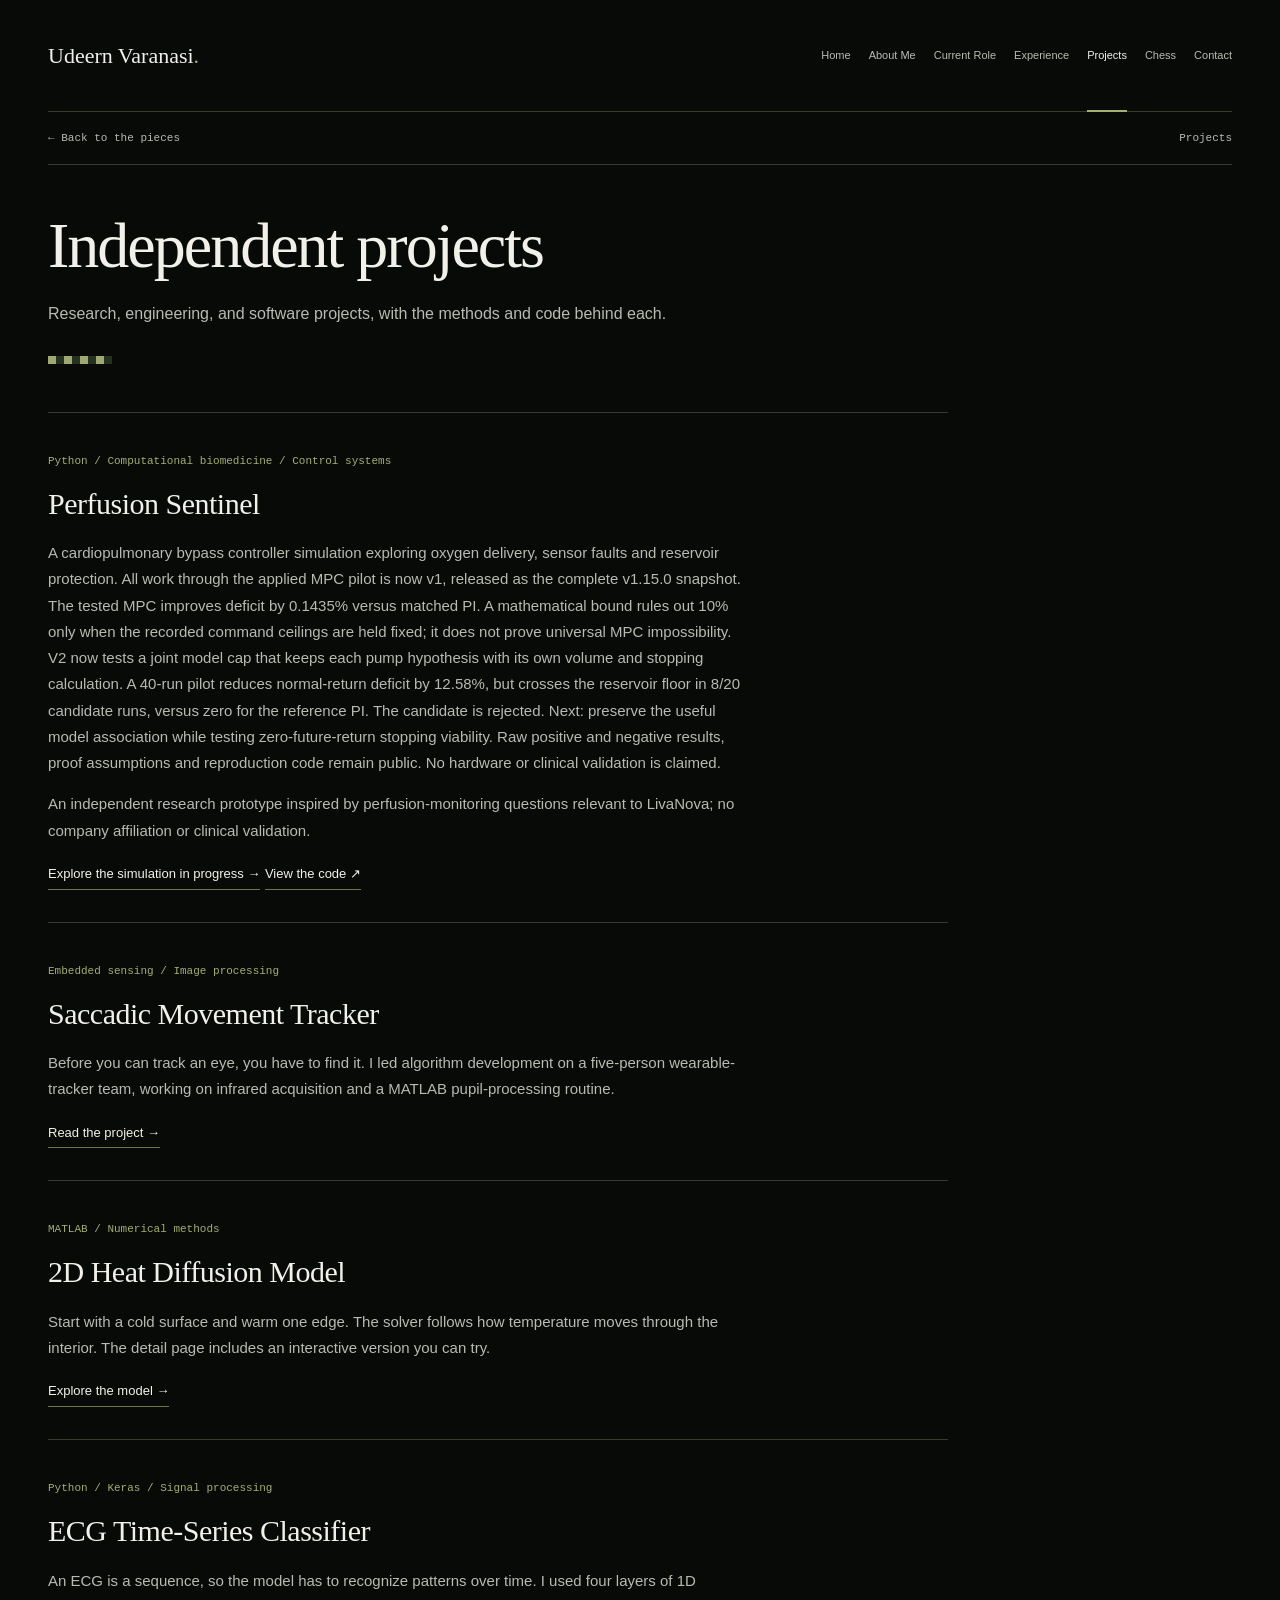
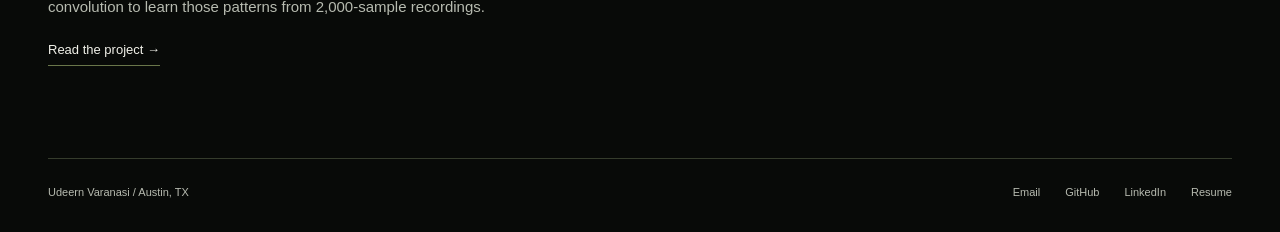
==== commit 251423b5: "Report v2 joint-cap delivery gains, interruption failures and zero-return goal" ====
--- a/projects.html
+++ b/projects.html
@@ -1,2 +1,2 @@
-<!doctype html><html lang="en"><head><meta charset="utf-8"><meta name="viewport" content="width=device-width, initial-scale=1"><meta name="theme-color" content="#080a08"><meta name="description" content="Projects of Udeern Varanasi. Biomedical engineering, research, software, and chess."><title>Projects | Udeern Varanasi</title><link rel="stylesheet" href="style.css?v=media1"><link rel="icon" href="data:image/svg+xml,%3Csvg xmlns='http://www.w3.org/2000/svg' viewBox='0 0 64 64'%3E%3Crect width='64' height='64' fill='%23080a08'/%3E%3Ctext x='10' y='45' font-size='38' fill='%23a7ad70' font-family='Georgia'%3Euv%3C/text%3E%3C/svg%3E"></head><body class="chess-portfolio"><a class="skip" href="#main">Skip to content</a><header class="shell"><a class="wordmark" href="index.html" aria-label="Udeern Varanasi home">Udeern Varanasi<span>.</span></a><nav aria-label="Main navigation"><a href="index.html">Home</a><a href="about.html">About Me</a><a href="current-role.html">Current Role</a><a href="experience.html">Experience</a><a href="projects.html" aria-current="page">Projects</a><a href="chess.html">Chess</a><a href="contact.html">Contact</a></nav></header><main id="main" class="shell"><div class="position-strip"><a href="index.html">← Back to the pieces</a><span>Projects</span></div><section class="page-intro"><h1>Independent projects</h1><p>Research, engineering, and software projects, with the methods and code behind each.</p></section><section class="collected-projects"><article><span class="project-kind">Python / Computational biomedicine / Control systems</span><h2><a href="perfusion-sentinel/">Perfusion Sentinel</a></h2><p>A cardiopulmonary bypass controller simulation exploring oxygen delivery, sensor faults and reservoir protection. All work through the applied MPC pilot is now v1, released as the complete v1.15.0 snapshot. The tested MPC improves deficit by 0.1435% versus matched PI. A mathematical bound rules out 10% only when the recorded command ceilings are held fixed; it does not prove universal MPC impossibility. V2 now includes a 24-run recovery-control pilot. A causal detector identified interruption and recovery with 1-second latency in four cases; the recovery policy added 0% delivery improvement over matched fast PI because both reached the same protection cap. The next goal is to investigate that bottleneck under repeated interruption and sensor faults while preserving independent reservoir protection. Raw positive and negative results, proof assumptions and reproduction code remain public. No hardware or clinical validation is claimed.</p><p>An independent research prototype inspired by perfusion-monitoring questions relevant to LivaNova; no company affiliation or clinical validation.</p><a class="underlined" href="perfusion-sentinel/">Explore the simulation in progress →</a> <a class="underlined" href="https://github.com/vudeern/cardiopulmanoary_bypass_simulation" target="_blank" rel="noopener">View the code ↗</a></article><article><span class="project-kind">Embedded sensing / Image processing</span><h2><a href="saccadic-tracker.html">Saccadic Movement Tracker</a></h2><p>Before you can track an eye, you have to find it. I led algorithm development on a five-person wearable-tracker team, working on infrared acquisition and a MATLAB pupil-processing routine.</p><a class="underlined" href="saccadic-tracker.html">Read the project →</a></article><article><span class="project-kind">MATLAB / Numerical methods</span><h2><a href="heat-model.html">2D Heat Diffusion Model</a></h2><p>Start with a cold surface and warm one edge. The solver follows how temperature moves through the interior. The detail page includes an interactive version you can try.</p><a class="underlined" href="heat-model.html">Explore the model →</a></article><article><span class="project-kind">Python / Keras / Signal processing</span><h2><a href="ecg-classifier.html">ECG Time-Series Classifier</a></h2><p>An ECG is a sequence, so the model has to recognize patterns over time. I used four layers of 1D convolution to learn those patterns from 2,000-sample recordings.</p><a class="underlined" href="ecg-classifier.html">Read the project →</a></article></section></main><footer class="shell"><span>Udeern Varanasi / Austin, TX</span><div><a href="mailto:vudeern@utexas.edu">Email</a><a href="https://github.com/vudeern" target="_blank" rel="noopener">GitHub</a><a href="https://linkedin.com/in/udeern-varanasi" target="_blank" rel="noopener">LinkedIn</a><a href="Udeern_Varanasi_Resume.pdf" target="_blank" rel="noopener">Resume</a></div></footer></body></html>
+<!doctype html><html lang="en"><head><meta charset="utf-8"><meta name="viewport" content="width=device-width, initial-scale=1"><meta name="theme-color" content="#080a08"><meta name="description" content="Projects of Udeern Varanasi. Biomedical engineering, research, software, and chess."><title>Projects | Udeern Varanasi</title><link rel="stylesheet" href="style.css?v=media1"><link rel="icon" href="data:image/svg+xml,%3Csvg xmlns='http://www.w3.org/2000/svg' viewBox='0 0 64 64'%3E%3Crect width='64' height='64' fill='%23080a08'/%3E%3Ctext x='10' y='45' font-size='38' fill='%23a7ad70' font-family='Georgia'%3Euv%3C/text%3E%3C/svg%3E"></head><body class="chess-portfolio"><a class="skip" href="#main">Skip to content</a><header class="shell"><a class="wordmark" href="index.html" aria-label="Udeern Varanasi home">Udeern Varanasi<span>.</span></a><nav aria-label="Main navigation"><a href="index.html">Home</a><a href="about.html">About Me</a><a href="current-role.html">Current Role</a><a href="experience.html">Experience</a><a href="projects.html" aria-current="page">Projects</a><a href="chess.html">Chess</a><a href="contact.html">Contact</a></nav></header><main id="main" class="shell"><div class="position-strip"><a href="index.html">← Back to the pieces</a><span>Projects</span></div><section class="page-intro"><h1>Independent projects</h1><p>Research, engineering, and software projects, with the methods and code behind each.</p></section><section class="collected-projects"><article><span class="project-kind">Python / Computational biomedicine / Control systems</span><h2><a href="perfusion-sentinel/">Perfusion Sentinel</a></h2><p>A cardiopulmonary bypass controller simulation exploring oxygen delivery, sensor faults and reservoir protection. All work through the applied MPC pilot is now v1, released as the complete v1.15.0 snapshot. The tested MPC improves deficit by 0.1435% versus matched PI. A mathematical bound rules out 10% only when the recorded command ceilings are held fixed; it does not prove universal MPC impossibility. V2 now tests a joint model cap that keeps each pump hypothesis with its own volume and stopping calculation. A 40-run pilot reduces normal-return deficit by 12.58%, but crosses the reservoir floor in 8/20 candidate runs, versus zero for the reference PI. The candidate is rejected. Next: preserve the useful model association while testing zero-future-return stopping viability. Raw positive and negative results, proof assumptions and reproduction code remain public. No hardware or clinical validation is claimed.</p><p>An independent research prototype inspired by perfusion-monitoring questions relevant to LivaNova; no company affiliation or clinical validation.</p><a class="underlined" href="perfusion-sentinel/">Explore the simulation in progress →</a> <a class="underlined" href="https://github.com/vudeern/cardiopulmanoary_bypass_simulation" target="_blank" rel="noopener">View the code ↗</a></article><article><span class="project-kind">Embedded sensing / Image processing</span><h2><a href="saccadic-tracker.html">Saccadic Movement Tracker</a></h2><p>Before you can track an eye, you have to find it. I led algorithm development on a five-person wearable-tracker team, working on infrared acquisition and a MATLAB pupil-processing routine.</p><a class="underlined" href="saccadic-tracker.html">Read the project →</a></article><article><span class="project-kind">MATLAB / Numerical methods</span><h2><a href="heat-model.html">2D Heat Diffusion Model</a></h2><p>Start with a cold surface and warm one edge. The solver follows how temperature moves through the interior. The detail page includes an interactive version you can try.</p><a class="underlined" href="heat-model.html">Explore the model →</a></article><article><span class="project-kind">Python / Keras / Signal processing</span><h2><a href="ecg-classifier.html">ECG Time-Series Classifier</a></h2><p>An ECG is a sequence, so the model has to recognize patterns over time. I used four layers of 1D convolution to learn those patterns from 2,000-sample recordings.</p><a class="underlined" href="ecg-classifier.html">Read the project →</a></article></section></main><footer class="shell"><span>Udeern Varanasi / Austin, TX</span><div><a href="mailto:vudeern@utexas.edu">Email</a><a href="https://github.com/vudeern" target="_blank" rel="noopener">GitHub</a><a href="https://linkedin.com/in/udeern-varanasi" target="_blank" rel="noopener">LinkedIn</a><a href="Udeern_Varanasi_Resume.pdf" target="_blank" rel="noopener">Resume</a></div></footer></body></html>
 
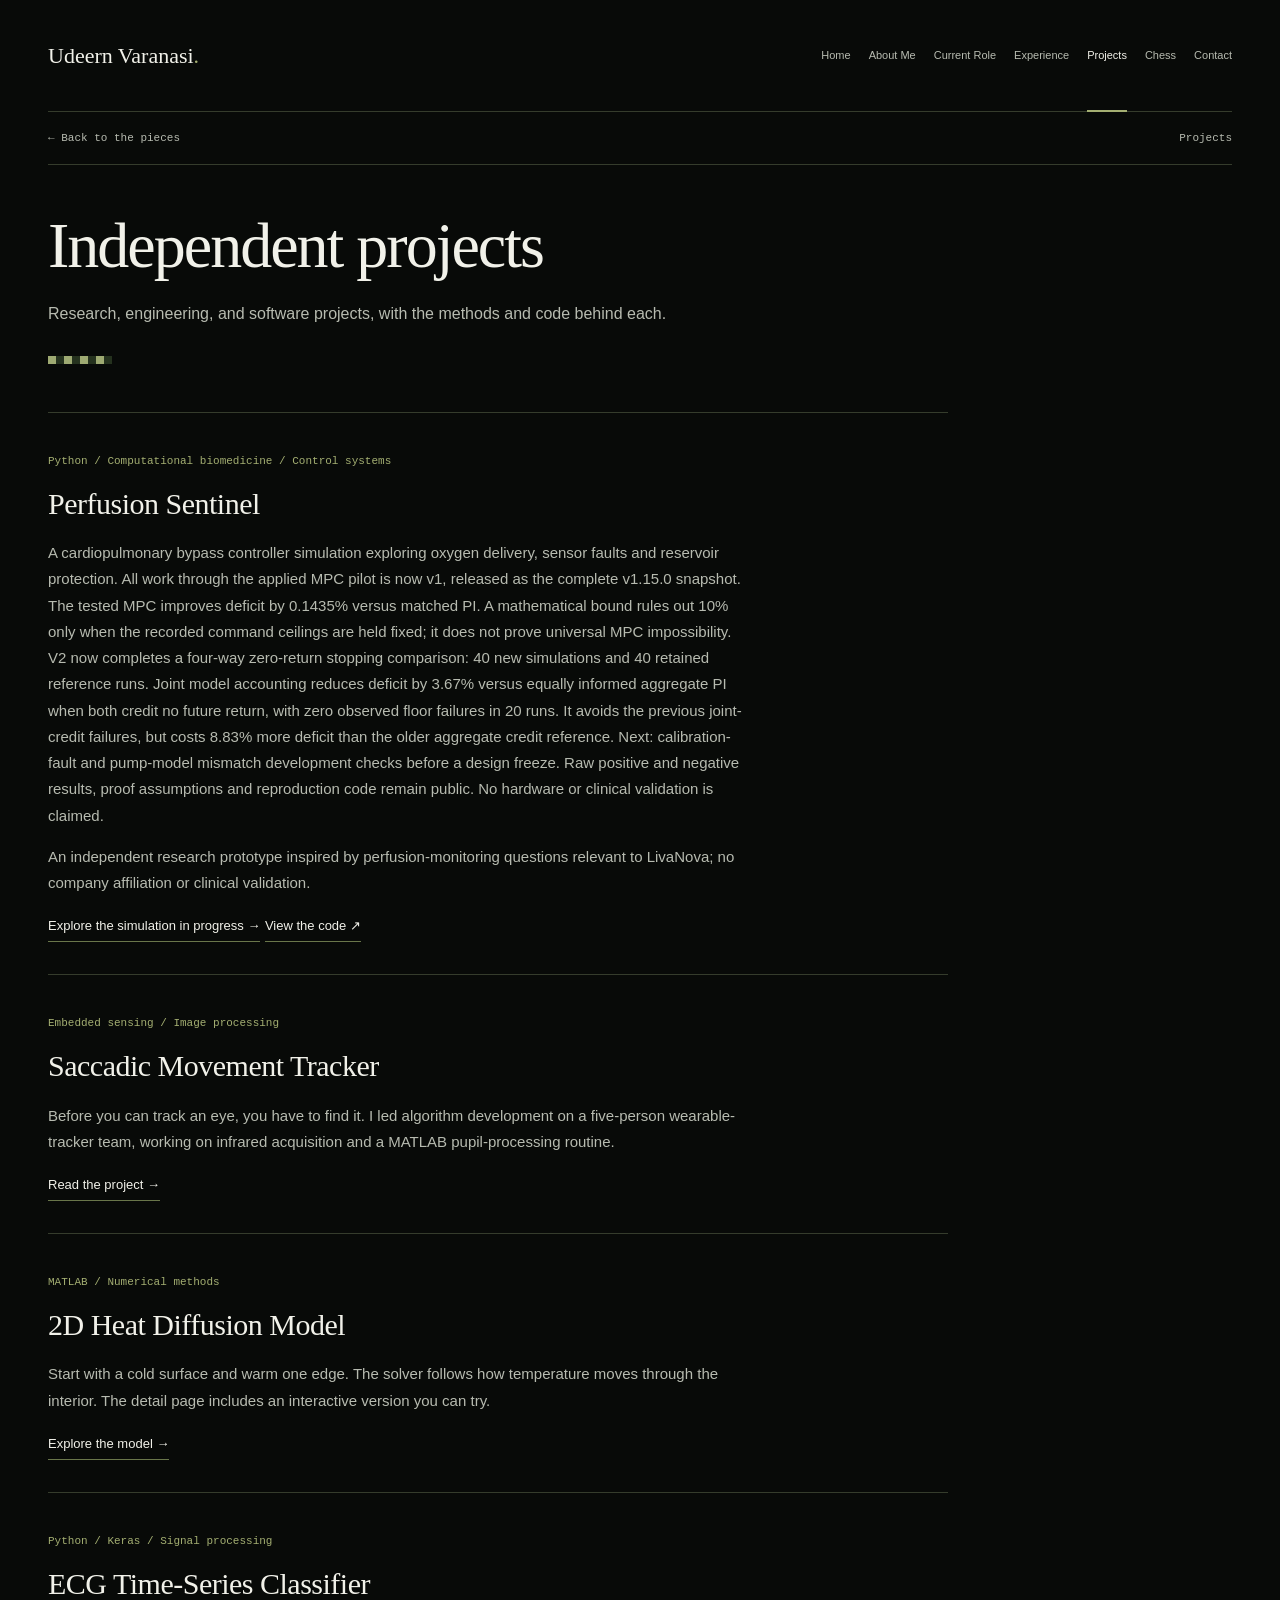
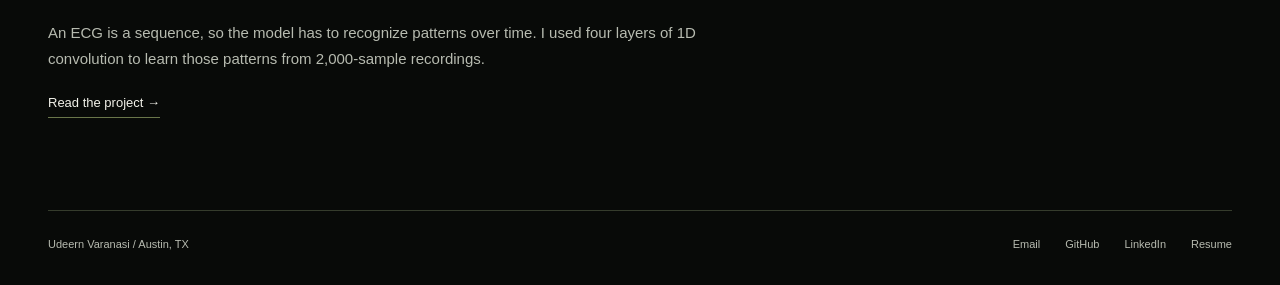
==== commit e333e3f2: "Publish v2 zero-return comparison, delivery gain and measured cost" ====
--- a/projects.html
+++ b/projects.html
@@ -1,2 +1,2 @@
-<!doctype html><html lang="en"><head><meta charset="utf-8"><meta name="viewport" content="width=device-width, initial-scale=1"><meta name="theme-color" content="#080a08"><meta name="description" content="Projects of Udeern Varanasi. Biomedical engineering, research, software, and chess."><title>Projects | Udeern Varanasi</title><link rel="stylesheet" href="style.css?v=media1"><link rel="icon" href="data:image/svg+xml,%3Csvg xmlns='http://www.w3.org/2000/svg' viewBox='0 0 64 64'%3E%3Crect width='64' height='64' fill='%23080a08'/%3E%3Ctext x='10' y='45' font-size='38' fill='%23a7ad70' font-family='Georgia'%3Euv%3C/text%3E%3C/svg%3E"></head><body class="chess-portfolio"><a class="skip" href="#main">Skip to content</a><header class="shell"><a class="wordmark" href="index.html" aria-label="Udeern Varanasi home">Udeern Varanasi<span>.</span></a><nav aria-label="Main navigation"><a href="index.html">Home</a><a href="about.html">About Me</a><a href="current-role.html">Current Role</a><a href="experience.html">Experience</a><a href="projects.html" aria-current="page">Projects</a><a href="chess.html">Chess</a><a href="contact.html">Contact</a></nav></header><main id="main" class="shell"><div class="position-strip"><a href="index.html">← Back to the pieces</a><span>Projects</span></div><section class="page-intro"><h1>Independent projects</h1><p>Research, engineering, and software projects, with the methods and code behind each.</p></section><section class="collected-projects"><article><span class="project-kind">Python / Computational biomedicine / Control systems</span><h2><a href="perfusion-sentinel/">Perfusion Sentinel</a></h2><p>A cardiopulmonary bypass controller simulation exploring oxygen delivery, sensor faults and reservoir protection. All work through the applied MPC pilot is now v1, released as the complete v1.15.0 snapshot. The tested MPC improves deficit by 0.1435% versus matched PI. A mathematical bound rules out 10% only when the recorded command ceilings are held fixed; it does not prove universal MPC impossibility. V2 now tests a joint model cap that keeps each pump hypothesis with its own volume and stopping calculation. A 40-run pilot reduces normal-return deficit by 12.58%, but crosses the reservoir floor in 8/20 candidate runs, versus zero for the reference PI. The candidate is rejected. Next: preserve the useful model association while testing zero-future-return stopping viability. Raw positive and negative results, proof assumptions and reproduction code remain public. No hardware or clinical validation is claimed.</p><p>An independent research prototype inspired by perfusion-monitoring questions relevant to LivaNova; no company affiliation or clinical validation.</p><a class="underlined" href="perfusion-sentinel/">Explore the simulation in progress →</a> <a class="underlined" href="https://github.com/vudeern/cardiopulmanoary_bypass_simulation" target="_blank" rel="noopener">View the code ↗</a></article><article><span class="project-kind">Embedded sensing / Image processing</span><h2><a href="saccadic-tracker.html">Saccadic Movement Tracker</a></h2><p>Before you can track an eye, you have to find it. I led algorithm development on a five-person wearable-tracker team, working on infrared acquisition and a MATLAB pupil-processing routine.</p><a class="underlined" href="saccadic-tracker.html">Read the project →</a></article><article><span class="project-kind">MATLAB / Numerical methods</span><h2><a href="heat-model.html">2D Heat Diffusion Model</a></h2><p>Start with a cold surface and warm one edge. The solver follows how temperature moves through the interior. The detail page includes an interactive version you can try.</p><a class="underlined" href="heat-model.html">Explore the model →</a></article><article><span class="project-kind">Python / Keras / Signal processing</span><h2><a href="ecg-classifier.html">ECG Time-Series Classifier</a></h2><p>An ECG is a sequence, so the model has to recognize patterns over time. I used four layers of 1D convolution to learn those patterns from 2,000-sample recordings.</p><a class="underlined" href="ecg-classifier.html">Read the project →</a></article></section></main><footer class="shell"><span>Udeern Varanasi / Austin, TX</span><div><a href="mailto:vudeern@utexas.edu">Email</a><a href="https://github.com/vudeern" target="_blank" rel="noopener">GitHub</a><a href="https://linkedin.com/in/udeern-varanasi" target="_blank" rel="noopener">LinkedIn</a><a href="Udeern_Varanasi_Resume.pdf" target="_blank" rel="noopener">Resume</a></div></footer></body></html>
+<!doctype html><html lang="en"><head><meta charset="utf-8"><meta name="viewport" content="width=device-width, initial-scale=1"><meta name="theme-color" content="#080a08"><meta name="description" content="Projects of Udeern Varanasi. Biomedical engineering, research, software, and chess."><title>Projects | Udeern Varanasi</title><link rel="stylesheet" href="style.css?v=media1"><link rel="icon" href="data:image/svg+xml,%3Csvg xmlns='http://www.w3.org/2000/svg' viewBox='0 0 64 64'%3E%3Crect width='64' height='64' fill='%23080a08'/%3E%3Ctext x='10' y='45' font-size='38' fill='%23a7ad70' font-family='Georgia'%3Euv%3C/text%3E%3C/svg%3E"></head><body class="chess-portfolio"><a class="skip" href="#main">Skip to content</a><header class="shell"><a class="wordmark" href="index.html" aria-label="Udeern Varanasi home">Udeern Varanasi<span>.</span></a><nav aria-label="Main navigation"><a href="index.html">Home</a><a href="about.html">About Me</a><a href="current-role.html">Current Role</a><a href="experience.html">Experience</a><a href="projects.html" aria-current="page">Projects</a><a href="chess.html">Chess</a><a href="contact.html">Contact</a></nav></header><main id="main" class="shell"><div class="position-strip"><a href="index.html">← Back to the pieces</a><span>Projects</span></div><section class="page-intro"><h1>Independent projects</h1><p>Research, engineering, and software projects, with the methods and code behind each.</p></section><section class="collected-projects"><article><span class="project-kind">Python / Computational biomedicine / Control systems</span><h2><a href="perfusion-sentinel/">Perfusion Sentinel</a></h2><p>A cardiopulmonary bypass controller simulation exploring oxygen delivery, sensor faults and reservoir protection. All work through the applied MPC pilot is now v1, released as the complete v1.15.0 snapshot. The tested MPC improves deficit by 0.1435% versus matched PI. A mathematical bound rules out 10% only when the recorded command ceilings are held fixed; it does not prove universal MPC impossibility. V2 now completes a four-way zero-return stopping comparison: 40 new simulations and 40 retained reference runs. Joint model accounting reduces deficit by 3.67% versus equally informed aggregate PI when both credit no future return, with zero observed floor failures in 20 runs. It avoids the previous joint-credit failures, but costs 8.83% more deficit than the older aggregate credit reference. Next: calibration-fault and pump-model mismatch development checks before a design freeze. Raw positive and negative results, proof assumptions and reproduction code remain public. No hardware or clinical validation is claimed.</p><p>An independent research prototype inspired by perfusion-monitoring questions relevant to LivaNova; no company affiliation or clinical validation.</p><a class="underlined" href="perfusion-sentinel/">Explore the simulation in progress →</a> <a class="underlined" href="https://github.com/vudeern/cardiopulmanoary_bypass_simulation" target="_blank" rel="noopener">View the code ↗</a></article><article><span class="project-kind">Embedded sensing / Image processing</span><h2><a href="saccadic-tracker.html">Saccadic Movement Tracker</a></h2><p>Before you can track an eye, you have to find it. I led algorithm development on a five-person wearable-tracker team, working on infrared acquisition and a MATLAB pupil-processing routine.</p><a class="underlined" href="saccadic-tracker.html">Read the project →</a></article><article><span class="project-kind">MATLAB / Numerical methods</span><h2><a href="heat-model.html">2D Heat Diffusion Model</a></h2><p>Start with a cold surface and warm one edge. The solver follows how temperature moves through the interior. The detail page includes an interactive version you can try.</p><a class="underlined" href="heat-model.html">Explore the model →</a></article><article><span class="project-kind">Python / Keras / Signal processing</span><h2><a href="ecg-classifier.html">ECG Time-Series Classifier</a></h2><p>An ECG is a sequence, so the model has to recognize patterns over time. I used four layers of 1D convolution to learn those patterns from 2,000-sample recordings.</p><a class="underlined" href="ecg-classifier.html">Read the project →</a></article></section></main><footer class="shell"><span>Udeern Varanasi / Austin, TX</span><div><a href="mailto:vudeern@utexas.edu">Email</a><a href="https://github.com/vudeern" target="_blank" rel="noopener">GitHub</a><a href="https://linkedin.com/in/udeern-varanasi" target="_blank" rel="noopener">LinkedIn</a><a href="Udeern_Varanasi_Resume.pdf" target="_blank" rel="noopener">Resume</a></div></footer></body></html>
 
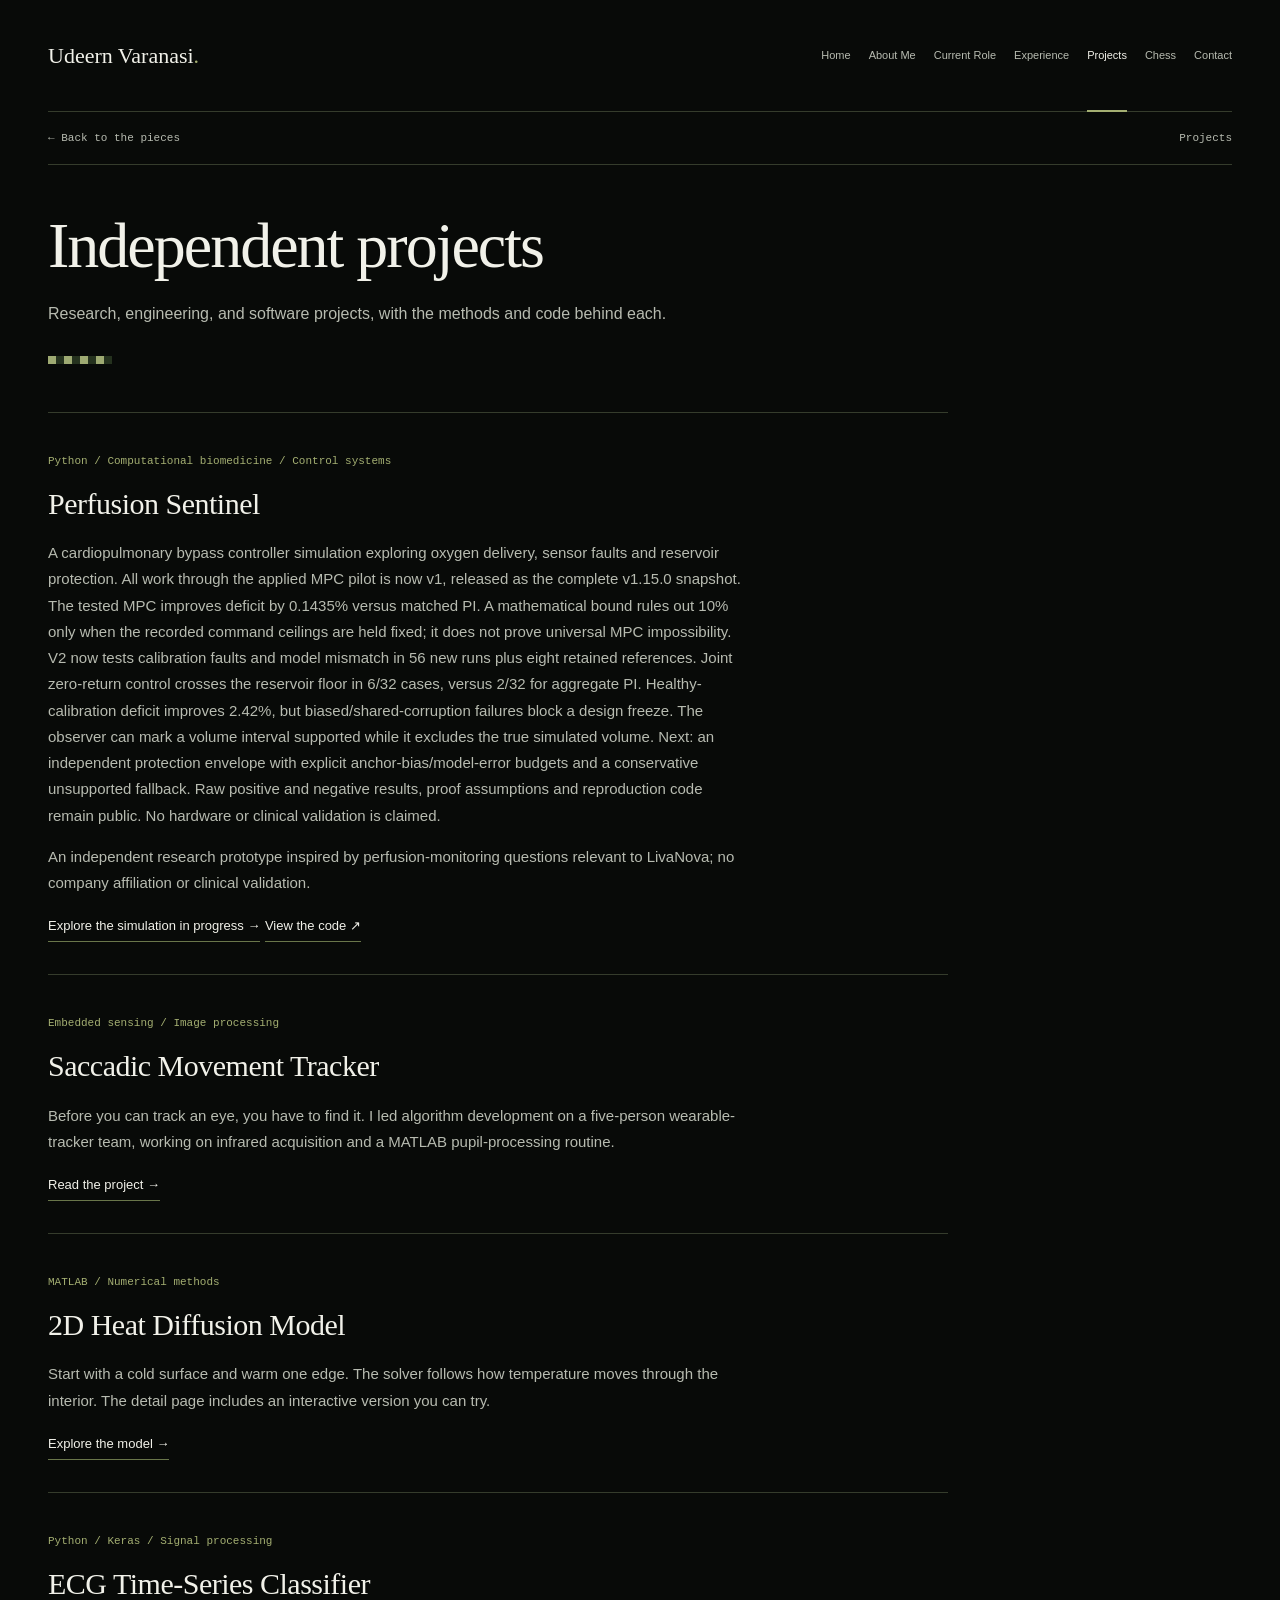
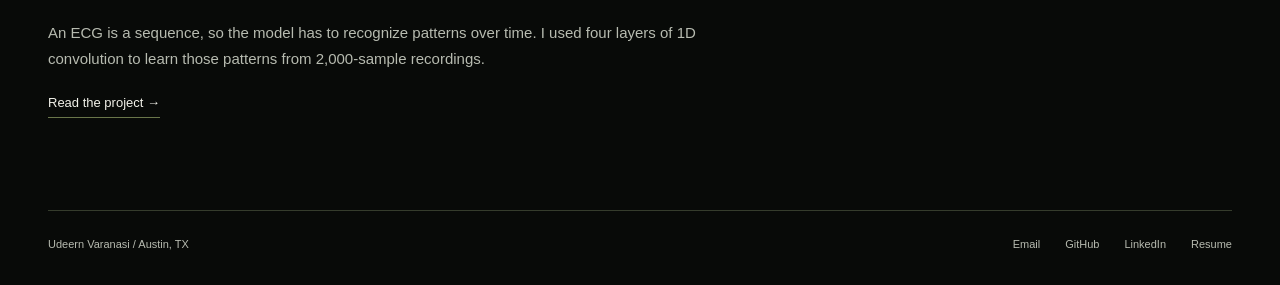
==== commit 8c71631c: "Report v2 calibration/model-boundary failures and protection-integrity goal" ====
--- a/projects.html
+++ b/projects.html
@@ -1,2 +1,2 @@
-<!doctype html><html lang="en"><head><meta charset="utf-8"><meta name="viewport" content="width=device-width, initial-scale=1"><meta name="theme-color" content="#080a08"><meta name="description" content="Projects of Udeern Varanasi. Biomedical engineering, research, software, and chess."><title>Projects | Udeern Varanasi</title><link rel="stylesheet" href="style.css?v=media1"><link rel="icon" href="data:image/svg+xml,%3Csvg xmlns='http://www.w3.org/2000/svg' viewBox='0 0 64 64'%3E%3Crect width='64' height='64' fill='%23080a08'/%3E%3Ctext x='10' y='45' font-size='38' fill='%23a7ad70' font-family='Georgia'%3Euv%3C/text%3E%3C/svg%3E"></head><body class="chess-portfolio"><a class="skip" href="#main">Skip to content</a><header class="shell"><a class="wordmark" href="index.html" aria-label="Udeern Varanasi home">Udeern Varanasi<span>.</span></a><nav aria-label="Main navigation"><a href="index.html">Home</a><a href="about.html">About Me</a><a href="current-role.html">Current Role</a><a href="experience.html">Experience</a><a href="projects.html" aria-current="page">Projects</a><a href="chess.html">Chess</a><a href="contact.html">Contact</a></nav></header><main id="main" class="shell"><div class="position-strip"><a href="index.html">← Back to the pieces</a><span>Projects</span></div><section class="page-intro"><h1>Independent projects</h1><p>Research, engineering, and software projects, with the methods and code behind each.</p></section><section class="collected-projects"><article><span class="project-kind">Python / Computational biomedicine / Control systems</span><h2><a href="perfusion-sentinel/">Perfusion Sentinel</a></h2><p>A cardiopulmonary bypass controller simulation exploring oxygen delivery, sensor faults and reservoir protection. All work through the applied MPC pilot is now v1, released as the complete v1.15.0 snapshot. The tested MPC improves deficit by 0.1435% versus matched PI. A mathematical bound rules out 10% only when the recorded command ceilings are held fixed; it does not prove universal MPC impossibility. V2 now completes a four-way zero-return stopping comparison: 40 new simulations and 40 retained reference runs. Joint model accounting reduces deficit by 3.67% versus equally informed aggregate PI when both credit no future return, with zero observed floor failures in 20 runs. It avoids the previous joint-credit failures, but costs 8.83% more deficit than the older aggregate credit reference. Next: calibration-fault and pump-model mismatch development checks before a design freeze. Raw positive and negative results, proof assumptions and reproduction code remain public. No hardware or clinical validation is claimed.</p><p>An independent research prototype inspired by perfusion-monitoring questions relevant to LivaNova; no company affiliation or clinical validation.</p><a class="underlined" href="perfusion-sentinel/">Explore the simulation in progress →</a> <a class="underlined" href="https://github.com/vudeern/cardiopulmanoary_bypass_simulation" target="_blank" rel="noopener">View the code ↗</a></article><article><span class="project-kind">Embedded sensing / Image processing</span><h2><a href="saccadic-tracker.html">Saccadic Movement Tracker</a></h2><p>Before you can track an eye, you have to find it. I led algorithm development on a five-person wearable-tracker team, working on infrared acquisition and a MATLAB pupil-processing routine.</p><a class="underlined" href="saccadic-tracker.html">Read the project →</a></article><article><span class="project-kind">MATLAB / Numerical methods</span><h2><a href="heat-model.html">2D Heat Diffusion Model</a></h2><p>Start with a cold surface and warm one edge. The solver follows how temperature moves through the interior. The detail page includes an interactive version you can try.</p><a class="underlined" href="heat-model.html">Explore the model →</a></article><article><span class="project-kind">Python / Keras / Signal processing</span><h2><a href="ecg-classifier.html">ECG Time-Series Classifier</a></h2><p>An ECG is a sequence, so the model has to recognize patterns over time. I used four layers of 1D convolution to learn those patterns from 2,000-sample recordings.</p><a class="underlined" href="ecg-classifier.html">Read the project →</a></article></section></main><footer class="shell"><span>Udeern Varanasi / Austin, TX</span><div><a href="mailto:vudeern@utexas.edu">Email</a><a href="https://github.com/vudeern" target="_blank" rel="noopener">GitHub</a><a href="https://linkedin.com/in/udeern-varanasi" target="_blank" rel="noopener">LinkedIn</a><a href="Udeern_Varanasi_Resume.pdf" target="_blank" rel="noopener">Resume</a></div></footer></body></html>
+<!doctype html><html lang="en"><head><meta charset="utf-8"><meta name="viewport" content="width=device-width, initial-scale=1"><meta name="theme-color" content="#080a08"><meta name="description" content="Projects of Udeern Varanasi. Biomedical engineering, research, software, and chess."><title>Projects | Udeern Varanasi</title><link rel="stylesheet" href="style.css?v=media1"><link rel="icon" href="data:image/svg+xml,%3Csvg xmlns='http://www.w3.org/2000/svg' viewBox='0 0 64 64'%3E%3Crect width='64' height='64' fill='%23080a08'/%3E%3Ctext x='10' y='45' font-size='38' fill='%23a7ad70' font-family='Georgia'%3Euv%3C/text%3E%3C/svg%3E"></head><body class="chess-portfolio"><a class="skip" href="#main">Skip to content</a><header class="shell"><a class="wordmark" href="index.html" aria-label="Udeern Varanasi home">Udeern Varanasi<span>.</span></a><nav aria-label="Main navigation"><a href="index.html">Home</a><a href="about.html">About Me</a><a href="current-role.html">Current Role</a><a href="experience.html">Experience</a><a href="projects.html" aria-current="page">Projects</a><a href="chess.html">Chess</a><a href="contact.html">Contact</a></nav></header><main id="main" class="shell"><div class="position-strip"><a href="index.html">← Back to the pieces</a><span>Projects</span></div><section class="page-intro"><h1>Independent projects</h1><p>Research, engineering, and software projects, with the methods and code behind each.</p></section><section class="collected-projects"><article><span class="project-kind">Python / Computational biomedicine / Control systems</span><h2><a href="perfusion-sentinel/">Perfusion Sentinel</a></h2><p>A cardiopulmonary bypass controller simulation exploring oxygen delivery, sensor faults and reservoir protection. All work through the applied MPC pilot is now v1, released as the complete v1.15.0 snapshot. The tested MPC improves deficit by 0.1435% versus matched PI. A mathematical bound rules out 10% only when the recorded command ceilings are held fixed; it does not prove universal MPC impossibility. V2 now tests calibration faults and model mismatch in 56 new runs plus eight retained references. Joint zero-return control crosses the reservoir floor in 6/32 cases, versus 2/32 for aggregate PI. Healthy-calibration deficit improves 2.42%, but biased/shared-corruption failures block a design freeze. The observer can mark a volume interval supported while it excludes the true simulated volume. Next: an independent protection envelope with explicit anchor-bias/model-error budgets and a conservative unsupported fallback. Raw positive and negative results, proof assumptions and reproduction code remain public. No hardware or clinical validation is claimed.</p><p>An independent research prototype inspired by perfusion-monitoring questions relevant to LivaNova; no company affiliation or clinical validation.</p><a class="underlined" href="perfusion-sentinel/">Explore the simulation in progress →</a> <a class="underlined" href="https://github.com/vudeern/cardiopulmanoary_bypass_simulation" target="_blank" rel="noopener">View the code ↗</a></article><article><span class="project-kind">Embedded sensing / Image processing</span><h2><a href="saccadic-tracker.html">Saccadic Movement Tracker</a></h2><p>Before you can track an eye, you have to find it. I led algorithm development on a five-person wearable-tracker team, working on infrared acquisition and a MATLAB pupil-processing routine.</p><a class="underlined" href="saccadic-tracker.html">Read the project →</a></article><article><span class="project-kind">MATLAB / Numerical methods</span><h2><a href="heat-model.html">2D Heat Diffusion Model</a></h2><p>Start with a cold surface and warm one edge. The solver follows how temperature moves through the interior. The detail page includes an interactive version you can try.</p><a class="underlined" href="heat-model.html">Explore the model →</a></article><article><span class="project-kind">Python / Keras / Signal processing</span><h2><a href="ecg-classifier.html">ECG Time-Series Classifier</a></h2><p>An ECG is a sequence, so the model has to recognize patterns over time. I used four layers of 1D convolution to learn those patterns from 2,000-sample recordings.</p><a class="underlined" href="ecg-classifier.html">Read the project →</a></article></section></main><footer class="shell"><span>Udeern Varanasi / Austin, TX</span><div><a href="mailto:vudeern@utexas.edu">Email</a><a href="https://github.com/vudeern" target="_blank" rel="noopener">GitHub</a><a href="https://linkedin.com/in/udeern-varanasi" target="_blank" rel="noopener">LinkedIn</a><a href="Udeern_Varanasi_Resume.pdf" target="_blank" rel="noopener">Resume</a></div></footer></body></html>
 
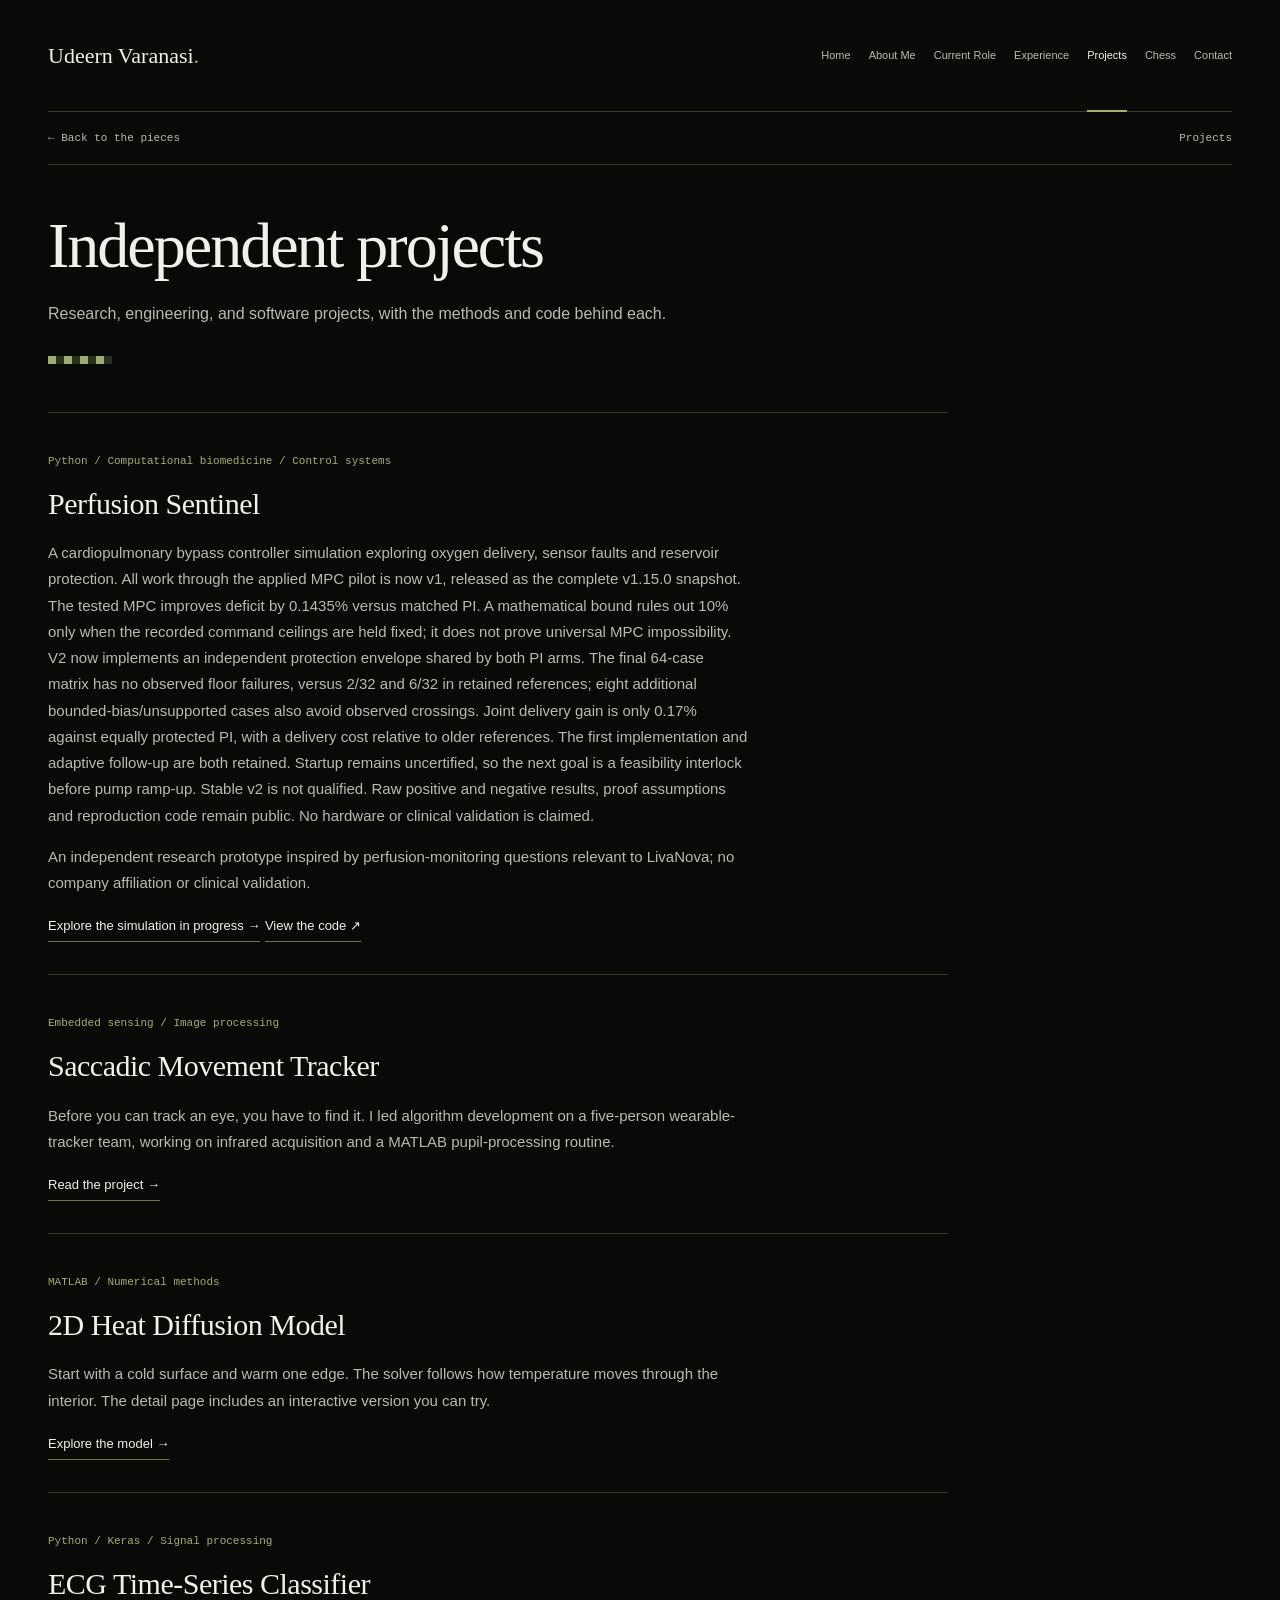
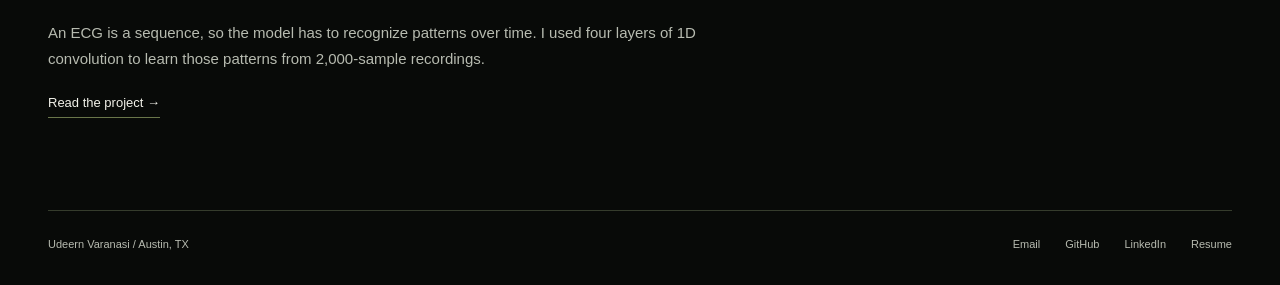
==== commit 7f8e4794: "Publish independent envelope results, delivery cost and uncertified startup" ====
--- a/projects.html
+++ b/projects.html
@@ -1,2 +1,2 @@
-<!doctype html><html lang="en"><head><meta charset="utf-8"><meta name="viewport" content="width=device-width, initial-scale=1"><meta name="theme-color" content="#080a08"><meta name="description" content="Projects of Udeern Varanasi. Biomedical engineering, research, software, and chess."><title>Projects | Udeern Varanasi</title><link rel="stylesheet" href="style.css?v=media1"><link rel="icon" href="data:image/svg+xml,%3Csvg xmlns='http://www.w3.org/2000/svg' viewBox='0 0 64 64'%3E%3Crect width='64' height='64' fill='%23080a08'/%3E%3Ctext x='10' y='45' font-size='38' fill='%23a7ad70' font-family='Georgia'%3Euv%3C/text%3E%3C/svg%3E"></head><body class="chess-portfolio"><a class="skip" href="#main">Skip to content</a><header class="shell"><a class="wordmark" href="index.html" aria-label="Udeern Varanasi home">Udeern Varanasi<span>.</span></a><nav aria-label="Main navigation"><a href="index.html">Home</a><a href="about.html">About Me</a><a href="current-role.html">Current Role</a><a href="experience.html">Experience</a><a href="projects.html" aria-current="page">Projects</a><a href="chess.html">Chess</a><a href="contact.html">Contact</a></nav></header><main id="main" class="shell"><div class="position-strip"><a href="index.html">← Back to the pieces</a><span>Projects</span></div><section class="page-intro"><h1>Independent projects</h1><p>Research, engineering, and software projects, with the methods and code behind each.</p></section><section class="collected-projects"><article><span class="project-kind">Python / Computational biomedicine / Control systems</span><h2><a href="perfusion-sentinel/">Perfusion Sentinel</a></h2><p>A cardiopulmonary bypass controller simulation exploring oxygen delivery, sensor faults and reservoir protection. All work through the applied MPC pilot is now v1, released as the complete v1.15.0 snapshot. The tested MPC improves deficit by 0.1435% versus matched PI. A mathematical bound rules out 10% only when the recorded command ceilings are held fixed; it does not prove universal MPC impossibility. V2 now tests calibration faults and model mismatch in 56 new runs plus eight retained references. Joint zero-return control crosses the reservoir floor in 6/32 cases, versus 2/32 for aggregate PI. Healthy-calibration deficit improves 2.42%, but biased/shared-corruption failures block a design freeze. The observer can mark a volume interval supported while it excludes the true simulated volume. Next: an independent protection envelope with explicit anchor-bias/model-error budgets and a conservative unsupported fallback. Raw positive and negative results, proof assumptions and reproduction code remain public. No hardware or clinical validation is claimed.</p><p>An independent research prototype inspired by perfusion-monitoring questions relevant to LivaNova; no company affiliation or clinical validation.</p><a class="underlined" href="perfusion-sentinel/">Explore the simulation in progress →</a> <a class="underlined" href="https://github.com/vudeern/cardiopulmanoary_bypass_simulation" target="_blank" rel="noopener">View the code ↗</a></article><article><span class="project-kind">Embedded sensing / Image processing</span><h2><a href="saccadic-tracker.html">Saccadic Movement Tracker</a></h2><p>Before you can track an eye, you have to find it. I led algorithm development on a five-person wearable-tracker team, working on infrared acquisition and a MATLAB pupil-processing routine.</p><a class="underlined" href="saccadic-tracker.html">Read the project →</a></article><article><span class="project-kind">MATLAB / Numerical methods</span><h2><a href="heat-model.html">2D Heat Diffusion Model</a></h2><p>Start with a cold surface and warm one edge. The solver follows how temperature moves through the interior. The detail page includes an interactive version you can try.</p><a class="underlined" href="heat-model.html">Explore the model →</a></article><article><span class="project-kind">Python / Keras / Signal processing</span><h2><a href="ecg-classifier.html">ECG Time-Series Classifier</a></h2><p>An ECG is a sequence, so the model has to recognize patterns over time. I used four layers of 1D convolution to learn those patterns from 2,000-sample recordings.</p><a class="underlined" href="ecg-classifier.html">Read the project →</a></article></section></main><footer class="shell"><span>Udeern Varanasi / Austin, TX</span><div><a href="mailto:vudeern@utexas.edu">Email</a><a href="https://github.com/vudeern" target="_blank" rel="noopener">GitHub</a><a href="https://linkedin.com/in/udeern-varanasi" target="_blank" rel="noopener">LinkedIn</a><a href="Udeern_Varanasi_Resume.pdf" target="_blank" rel="noopener">Resume</a></div></footer></body></html>
+<!doctype html><html lang="en"><head><meta charset="utf-8"><meta name="viewport" content="width=device-width, initial-scale=1"><meta name="theme-color" content="#080a08"><meta name="description" content="Projects of Udeern Varanasi. Biomedical engineering, research, software, and chess."><title>Projects | Udeern Varanasi</title><link rel="stylesheet" href="style.css?v=media1"><link rel="icon" href="data:image/svg+xml,%3Csvg xmlns='http://www.w3.org/2000/svg' viewBox='0 0 64 64'%3E%3Crect width='64' height='64' fill='%23080a08'/%3E%3Ctext x='10' y='45' font-size='38' fill='%23a7ad70' font-family='Georgia'%3Euv%3C/text%3E%3C/svg%3E"></head><body class="chess-portfolio"><a class="skip" href="#main">Skip to content</a><header class="shell"><a class="wordmark" href="index.html" aria-label="Udeern Varanasi home">Udeern Varanasi<span>.</span></a><nav aria-label="Main navigation"><a href="index.html">Home</a><a href="about.html">About Me</a><a href="current-role.html">Current Role</a><a href="experience.html">Experience</a><a href="projects.html" aria-current="page">Projects</a><a href="chess.html">Chess</a><a href="contact.html">Contact</a></nav></header><main id="main" class="shell"><div class="position-strip"><a href="index.html">← Back to the pieces</a><span>Projects</span></div><section class="page-intro"><h1>Independent projects</h1><p>Research, engineering, and software projects, with the methods and code behind each.</p></section><section class="collected-projects"><article><span class="project-kind">Python / Computational biomedicine / Control systems</span><h2><a href="perfusion-sentinel/">Perfusion Sentinel</a></h2><p>A cardiopulmonary bypass controller simulation exploring oxygen delivery, sensor faults and reservoir protection. All work through the applied MPC pilot is now v1, released as the complete v1.15.0 snapshot. The tested MPC improves deficit by 0.1435% versus matched PI. A mathematical bound rules out 10% only when the recorded command ceilings are held fixed; it does not prove universal MPC impossibility. V2 now implements an independent protection envelope shared by both PI arms. The final 64-case matrix has no observed floor failures, versus 2/32 and 6/32 in retained references; eight additional bounded-bias/unsupported cases also avoid observed crossings. Joint delivery gain is only 0.17% against equally protected PI, with a delivery cost relative to older references. The first implementation and adaptive follow-up are both retained. Startup remains uncertified, so the next goal is a feasibility interlock before pump ramp-up. Stable v2 is not qualified. Raw positive and negative results, proof assumptions and reproduction code remain public. No hardware or clinical validation is claimed.</p><p>An independent research prototype inspired by perfusion-monitoring questions relevant to LivaNova; no company affiliation or clinical validation.</p><a class="underlined" href="perfusion-sentinel/">Explore the simulation in progress →</a> <a class="underlined" href="https://github.com/vudeern/cardiopulmanoary_bypass_simulation" target="_blank" rel="noopener">View the code ↗</a></article><article><span class="project-kind">Embedded sensing / Image processing</span><h2><a href="saccadic-tracker.html">Saccadic Movement Tracker</a></h2><p>Before you can track an eye, you have to find it. I led algorithm development on a five-person wearable-tracker team, working on infrared acquisition and a MATLAB pupil-processing routine.</p><a class="underlined" href="saccadic-tracker.html">Read the project →</a></article><article><span class="project-kind">MATLAB / Numerical methods</span><h2><a href="heat-model.html">2D Heat Diffusion Model</a></h2><p>Start with a cold surface and warm one edge. The solver follows how temperature moves through the interior. The detail page includes an interactive version you can try.</p><a class="underlined" href="heat-model.html">Explore the model →</a></article><article><span class="project-kind">Python / Keras / Signal processing</span><h2><a href="ecg-classifier.html">ECG Time-Series Classifier</a></h2><p>An ECG is a sequence, so the model has to recognize patterns over time. I used four layers of 1D convolution to learn those patterns from 2,000-sample recordings.</p><a class="underlined" href="ecg-classifier.html">Read the project →</a></article></section></main><footer class="shell"><span>Udeern Varanasi / Austin, TX</span><div><a href="mailto:vudeern@utexas.edu">Email</a><a href="https://github.com/vudeern" target="_blank" rel="noopener">GitHub</a><a href="https://linkedin.com/in/udeern-varanasi" target="_blank" rel="noopener">LinkedIn</a><a href="Udeern_Varanasi_Resume.pdf" target="_blank" rel="noopener">Resume</a></div></footer></body></html>
 
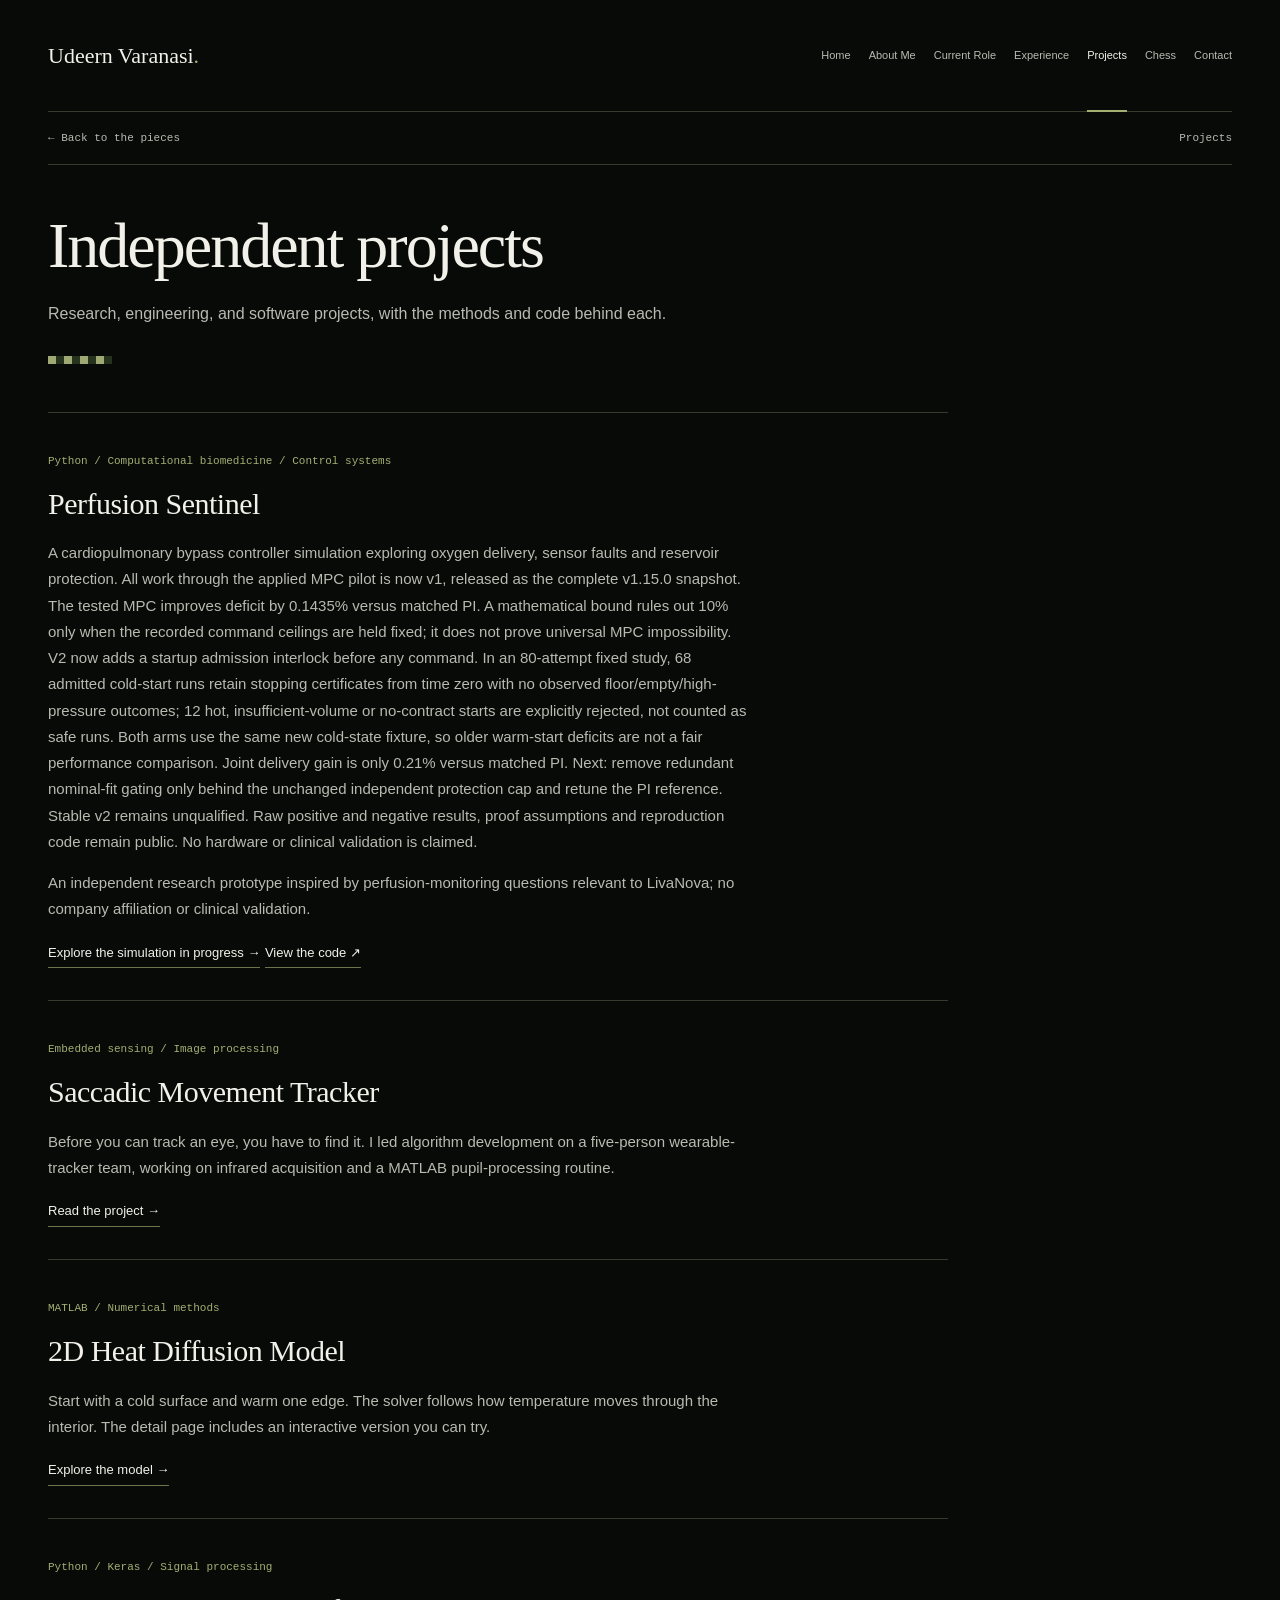
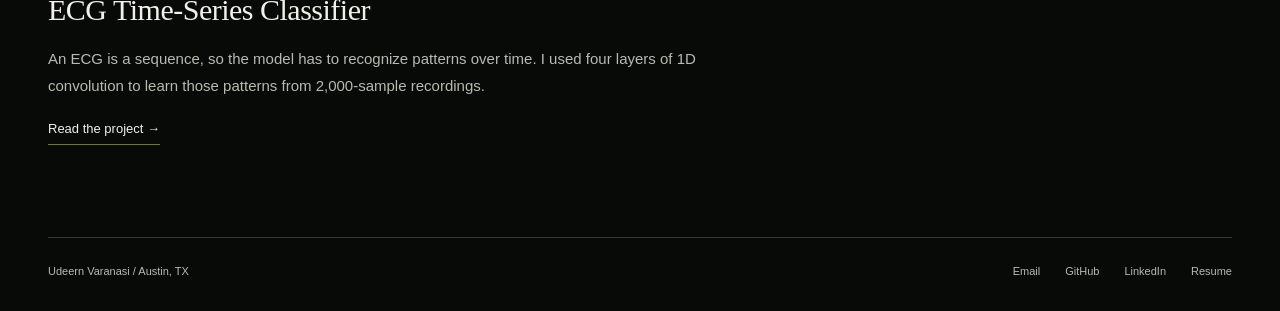
==== commit f9d30079: "Publish v2 startup admission results and retain stable-release blockers" ====
--- a/projects.html
+++ b/projects.html
@@ -1,2 +1,2 @@
-<!doctype html><html lang="en"><head><meta charset="utf-8"><meta name="viewport" content="width=device-width, initial-scale=1"><meta name="theme-color" content="#080a08"><meta name="description" content="Projects of Udeern Varanasi. Biomedical engineering, research, software, and chess."><title>Projects | Udeern Varanasi</title><link rel="stylesheet" href="style.css?v=media1"><link rel="icon" href="data:image/svg+xml,%3Csvg xmlns='http://www.w3.org/2000/svg' viewBox='0 0 64 64'%3E%3Crect width='64' height='64' fill='%23080a08'/%3E%3Ctext x='10' y='45' font-size='38' fill='%23a7ad70' font-family='Georgia'%3Euv%3C/text%3E%3C/svg%3E"></head><body class="chess-portfolio"><a class="skip" href="#main">Skip to content</a><header class="shell"><a class="wordmark" href="index.html" aria-label="Udeern Varanasi home">Udeern Varanasi<span>.</span></a><nav aria-label="Main navigation"><a href="index.html">Home</a><a href="about.html">About Me</a><a href="current-role.html">Current Role</a><a href="experience.html">Experience</a><a href="projects.html" aria-current="page">Projects</a><a href="chess.html">Chess</a><a href="contact.html">Contact</a></nav></header><main id="main" class="shell"><div class="position-strip"><a href="index.html">← Back to the pieces</a><span>Projects</span></div><section class="page-intro"><h1>Independent projects</h1><p>Research, engineering, and software projects, with the methods and code behind each.</p></section><section class="collected-projects"><article><span class="project-kind">Python / Computational biomedicine / Control systems</span><h2><a href="perfusion-sentinel/">Perfusion Sentinel</a></h2><p>A cardiopulmonary bypass controller simulation exploring oxygen delivery, sensor faults and reservoir protection. All work through the applied MPC pilot is now v1, released as the complete v1.15.0 snapshot. The tested MPC improves deficit by 0.1435% versus matched PI. A mathematical bound rules out 10% only when the recorded command ceilings are held fixed; it does not prove universal MPC impossibility. V2 now implements an independent protection envelope shared by both PI arms. The final 64-case matrix has no observed floor failures, versus 2/32 and 6/32 in retained references; eight additional bounded-bias/unsupported cases also avoid observed crossings. Joint delivery gain is only 0.17% against equally protected PI, with a delivery cost relative to older references. The first implementation and adaptive follow-up are both retained. Startup remains uncertified, so the next goal is a feasibility interlock before pump ramp-up. Stable v2 is not qualified. Raw positive and negative results, proof assumptions and reproduction code remain public. No hardware or clinical validation is claimed.</p><p>An independent research prototype inspired by perfusion-monitoring questions relevant to LivaNova; no company affiliation or clinical validation.</p><a class="underlined" href="perfusion-sentinel/">Explore the simulation in progress →</a> <a class="underlined" href="https://github.com/vudeern/cardiopulmanoary_bypass_simulation" target="_blank" rel="noopener">View the code ↗</a></article><article><span class="project-kind">Embedded sensing / Image processing</span><h2><a href="saccadic-tracker.html">Saccadic Movement Tracker</a></h2><p>Before you can track an eye, you have to find it. I led algorithm development on a five-person wearable-tracker team, working on infrared acquisition and a MATLAB pupil-processing routine.</p><a class="underlined" href="saccadic-tracker.html">Read the project →</a></article><article><span class="project-kind">MATLAB / Numerical methods</span><h2><a href="heat-model.html">2D Heat Diffusion Model</a></h2><p>Start with a cold surface and warm one edge. The solver follows how temperature moves through the interior. The detail page includes an interactive version you can try.</p><a class="underlined" href="heat-model.html">Explore the model →</a></article><article><span class="project-kind">Python / Keras / Signal processing</span><h2><a href="ecg-classifier.html">ECG Time-Series Classifier</a></h2><p>An ECG is a sequence, so the model has to recognize patterns over time. I used four layers of 1D convolution to learn those patterns from 2,000-sample recordings.</p><a class="underlined" href="ecg-classifier.html">Read the project →</a></article></section></main><footer class="shell"><span>Udeern Varanasi / Austin, TX</span><div><a href="mailto:vudeern@utexas.edu">Email</a><a href="https://github.com/vudeern" target="_blank" rel="noopener">GitHub</a><a href="https://linkedin.com/in/udeern-varanasi" target="_blank" rel="noopener">LinkedIn</a><a href="Udeern_Varanasi_Resume.pdf" target="_blank" rel="noopener">Resume</a></div></footer></body></html>
+<!doctype html><html lang="en"><head><meta charset="utf-8"><meta name="viewport" content="width=device-width, initial-scale=1"><meta name="theme-color" content="#080a08"><meta name="description" content="Projects of Udeern Varanasi. Biomedical engineering, research, software, and chess."><title>Projects | Udeern Varanasi</title><link rel="stylesheet" href="style.css?v=media1"><link rel="icon" href="data:image/svg+xml,%3Csvg xmlns='http://www.w3.org/2000/svg' viewBox='0 0 64 64'%3E%3Crect width='64' height='64' fill='%23080a08'/%3E%3Ctext x='10' y='45' font-size='38' fill='%23a7ad70' font-family='Georgia'%3Euv%3C/text%3E%3C/svg%3E"></head><body class="chess-portfolio"><a class="skip" href="#main">Skip to content</a><header class="shell"><a class="wordmark" href="index.html" aria-label="Udeern Varanasi home">Udeern Varanasi<span>.</span></a><nav aria-label="Main navigation"><a href="index.html">Home</a><a href="about.html">About Me</a><a href="current-role.html">Current Role</a><a href="experience.html">Experience</a><a href="projects.html" aria-current="page">Projects</a><a href="chess.html">Chess</a><a href="contact.html">Contact</a></nav></header><main id="main" class="shell"><div class="position-strip"><a href="index.html">← Back to the pieces</a><span>Projects</span></div><section class="page-intro"><h1>Independent projects</h1><p>Research, engineering, and software projects, with the methods and code behind each.</p></section><section class="collected-projects"><article><span class="project-kind">Python / Computational biomedicine / Control systems</span><h2><a href="perfusion-sentinel/">Perfusion Sentinel</a></h2><p>A cardiopulmonary bypass controller simulation exploring oxygen delivery, sensor faults and reservoir protection. All work through the applied MPC pilot is now v1, released as the complete v1.15.0 snapshot. The tested MPC improves deficit by 0.1435% versus matched PI. A mathematical bound rules out 10% only when the recorded command ceilings are held fixed; it does not prove universal MPC impossibility. V2 now adds a startup admission interlock before any command. In an 80-attempt fixed study, 68 admitted cold-start runs retain stopping certificates from time zero with no observed floor/empty/high-pressure outcomes; 12 hot, insufficient-volume or no-contract starts are explicitly rejected, not counted as safe runs. Both arms use the same new cold-state fixture, so older warm-start deficits are not a fair performance comparison. Joint delivery gain is only 0.21% versus matched PI. Next: remove redundant nominal-fit gating only behind the unchanged independent protection cap and retune the PI reference. Stable v2 remains unqualified. Raw positive and negative results, proof assumptions and reproduction code remain public. No hardware or clinical validation is claimed.</p><p>An independent research prototype inspired by perfusion-monitoring questions relevant to LivaNova; no company affiliation or clinical validation.</p><a class="underlined" href="perfusion-sentinel/">Explore the simulation in progress →</a> <a class="underlined" href="https://github.com/vudeern/cardiopulmanoary_bypass_simulation" target="_blank" rel="noopener">View the code ↗</a></article><article><span class="project-kind">Embedded sensing / Image processing</span><h2><a href="saccadic-tracker.html">Saccadic Movement Tracker</a></h2><p>Before you can track an eye, you have to find it. I led algorithm development on a five-person wearable-tracker team, working on infrared acquisition and a MATLAB pupil-processing routine.</p><a class="underlined" href="saccadic-tracker.html">Read the project →</a></article><article><span class="project-kind">MATLAB / Numerical methods</span><h2><a href="heat-model.html">2D Heat Diffusion Model</a></h2><p>Start with a cold surface and warm one edge. The solver follows how temperature moves through the interior. The detail page includes an interactive version you can try.</p><a class="underlined" href="heat-model.html">Explore the model →</a></article><article><span class="project-kind">Python / Keras / Signal processing</span><h2><a href="ecg-classifier.html">ECG Time-Series Classifier</a></h2><p>An ECG is a sequence, so the model has to recognize patterns over time. I used four layers of 1D convolution to learn those patterns from 2,000-sample recordings.</p><a class="underlined" href="ecg-classifier.html">Read the project →</a></article></section></main><footer class="shell"><span>Udeern Varanasi / Austin, TX</span><div><a href="mailto:vudeern@utexas.edu">Email</a><a href="https://github.com/vudeern" target="_blank" rel="noopener">GitHub</a><a href="https://linkedin.com/in/udeern-varanasi" target="_blank" rel="noopener">LinkedIn</a><a href="Udeern_Varanasi_Resume.pdf" target="_blank" rel="noopener">Resume</a></div></footer></body></html>
 
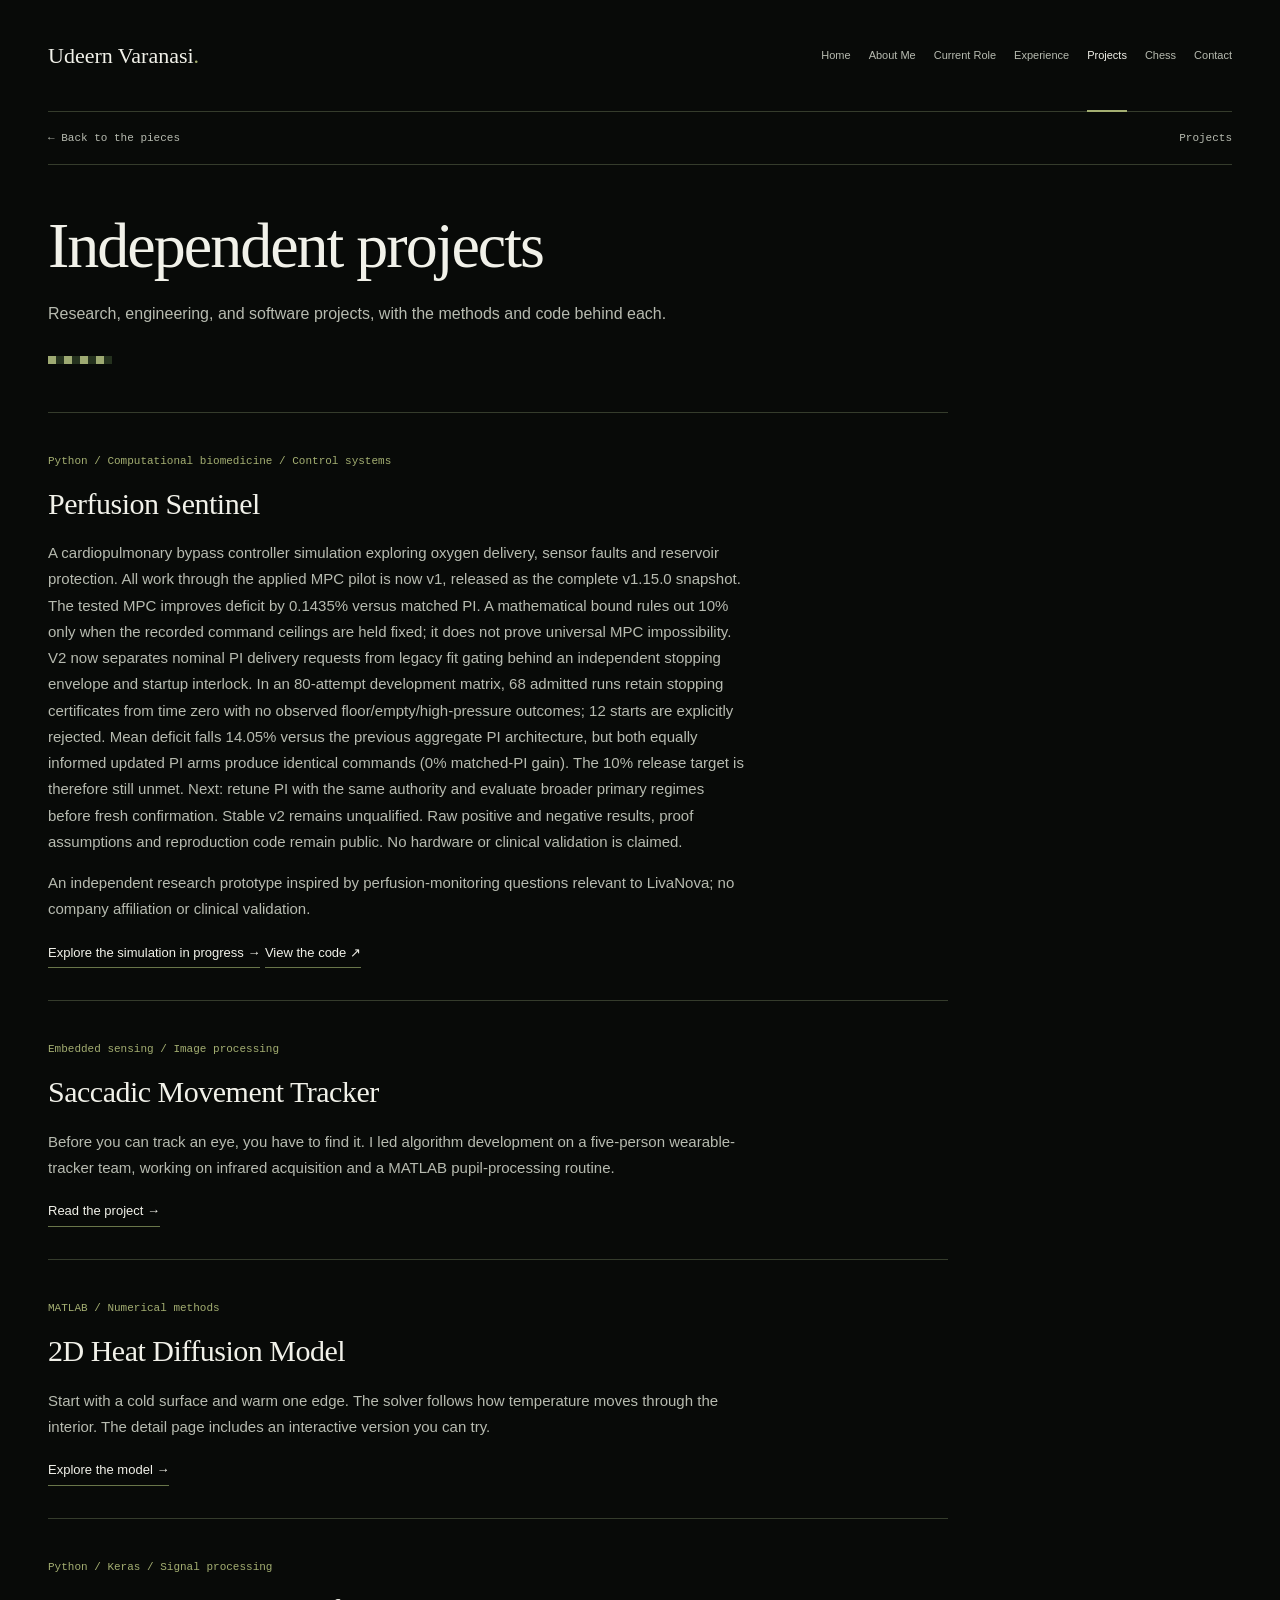
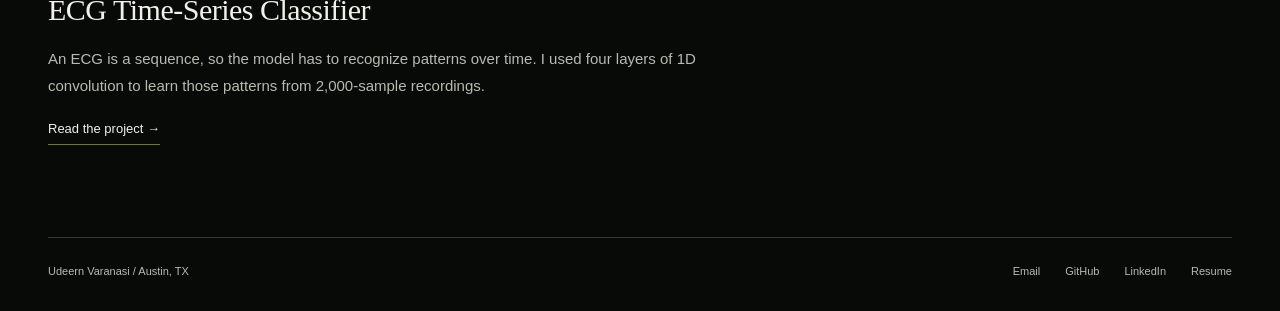
==== commit 553eea06: "Publish v2 delivery authority results with explicit zero matched-PI gain" ====
--- a/projects.html
+++ b/projects.html
@@ -1,2 +1,2 @@
-<!doctype html><html lang="en"><head><meta charset="utf-8"><meta name="viewport" content="width=device-width, initial-scale=1"><meta name="theme-color" content="#080a08"><meta name="description" content="Projects of Udeern Varanasi. Biomedical engineering, research, software, and chess."><title>Projects | Udeern Varanasi</title><link rel="stylesheet" href="style.css?v=media1"><link rel="icon" href="data:image/svg+xml,%3Csvg xmlns='http://www.w3.org/2000/svg' viewBox='0 0 64 64'%3E%3Crect width='64' height='64' fill='%23080a08'/%3E%3Ctext x='10' y='45' font-size='38' fill='%23a7ad70' font-family='Georgia'%3Euv%3C/text%3E%3C/svg%3E"></head><body class="chess-portfolio"><a class="skip" href="#main">Skip to content</a><header class="shell"><a class="wordmark" href="index.html" aria-label="Udeern Varanasi home">Udeern Varanasi<span>.</span></a><nav aria-label="Main navigation"><a href="index.html">Home</a><a href="about.html">About Me</a><a href="current-role.html">Current Role</a><a href="experience.html">Experience</a><a href="projects.html" aria-current="page">Projects</a><a href="chess.html">Chess</a><a href="contact.html">Contact</a></nav></header><main id="main" class="shell"><div class="position-strip"><a href="index.html">← Back to the pieces</a><span>Projects</span></div><section class="page-intro"><h1>Independent projects</h1><p>Research, engineering, and software projects, with the methods and code behind each.</p></section><section class="collected-projects"><article><span class="project-kind">Python / Computational biomedicine / Control systems</span><h2><a href="perfusion-sentinel/">Perfusion Sentinel</a></h2><p>A cardiopulmonary bypass controller simulation exploring oxygen delivery, sensor faults and reservoir protection. All work through the applied MPC pilot is now v1, released as the complete v1.15.0 snapshot. The tested MPC improves deficit by 0.1435% versus matched PI. A mathematical bound rules out 10% only when the recorded command ceilings are held fixed; it does not prove universal MPC impossibility. V2 now adds a startup admission interlock before any command. In an 80-attempt fixed study, 68 admitted cold-start runs retain stopping certificates from time zero with no observed floor/empty/high-pressure outcomes; 12 hot, insufficient-volume or no-contract starts are explicitly rejected, not counted as safe runs. Both arms use the same new cold-state fixture, so older warm-start deficits are not a fair performance comparison. Joint delivery gain is only 0.21% versus matched PI. Next: remove redundant nominal-fit gating only behind the unchanged independent protection cap and retune the PI reference. Stable v2 remains unqualified. Raw positive and negative results, proof assumptions and reproduction code remain public. No hardware or clinical validation is claimed.</p><p>An independent research prototype inspired by perfusion-monitoring questions relevant to LivaNova; no company affiliation or clinical validation.</p><a class="underlined" href="perfusion-sentinel/">Explore the simulation in progress →</a> <a class="underlined" href="https://github.com/vudeern/cardiopulmanoary_bypass_simulation" target="_blank" rel="noopener">View the code ↗</a></article><article><span class="project-kind">Embedded sensing / Image processing</span><h2><a href="saccadic-tracker.html">Saccadic Movement Tracker</a></h2><p>Before you can track an eye, you have to find it. I led algorithm development on a five-person wearable-tracker team, working on infrared acquisition and a MATLAB pupil-processing routine.</p><a class="underlined" href="saccadic-tracker.html">Read the project →</a></article><article><span class="project-kind">MATLAB / Numerical methods</span><h2><a href="heat-model.html">2D Heat Diffusion Model</a></h2><p>Start with a cold surface and warm one edge. The solver follows how temperature moves through the interior. The detail page includes an interactive version you can try.</p><a class="underlined" href="heat-model.html">Explore the model →</a></article><article><span class="project-kind">Python / Keras / Signal processing</span><h2><a href="ecg-classifier.html">ECG Time-Series Classifier</a></h2><p>An ECG is a sequence, so the model has to recognize patterns over time. I used four layers of 1D convolution to learn those patterns from 2,000-sample recordings.</p><a class="underlined" href="ecg-classifier.html">Read the project →</a></article></section></main><footer class="shell"><span>Udeern Varanasi / Austin, TX</span><div><a href="mailto:vudeern@utexas.edu">Email</a><a href="https://github.com/vudeern" target="_blank" rel="noopener">GitHub</a><a href="https://linkedin.com/in/udeern-varanasi" target="_blank" rel="noopener">LinkedIn</a><a href="Udeern_Varanasi_Resume.pdf" target="_blank" rel="noopener">Resume</a></div></footer></body></html>
+<!doctype html><html lang="en"><head><meta charset="utf-8"><meta name="viewport" content="width=device-width, initial-scale=1"><meta name="theme-color" content="#080a08"><meta name="description" content="Projects of Udeern Varanasi. Biomedical engineering, research, software, and chess."><title>Projects | Udeern Varanasi</title><link rel="stylesheet" href="style.css?v=media1"><link rel="icon" href="data:image/svg+xml,%3Csvg xmlns='http://www.w3.org/2000/svg' viewBox='0 0 64 64'%3E%3Crect width='64' height='64' fill='%23080a08'/%3E%3Ctext x='10' y='45' font-size='38' fill='%23a7ad70' font-family='Georgia'%3Euv%3C/text%3E%3C/svg%3E"></head><body class="chess-portfolio"><a class="skip" href="#main">Skip to content</a><header class="shell"><a class="wordmark" href="index.html" aria-label="Udeern Varanasi home">Udeern Varanasi<span>.</span></a><nav aria-label="Main navigation"><a href="index.html">Home</a><a href="about.html">About Me</a><a href="current-role.html">Current Role</a><a href="experience.html">Experience</a><a href="projects.html" aria-current="page">Projects</a><a href="chess.html">Chess</a><a href="contact.html">Contact</a></nav></header><main id="main" class="shell"><div class="position-strip"><a href="index.html">← Back to the pieces</a><span>Projects</span></div><section class="page-intro"><h1>Independent projects</h1><p>Research, engineering, and software projects, with the methods and code behind each.</p></section><section class="collected-projects"><article><span class="project-kind">Python / Computational biomedicine / Control systems</span><h2><a href="perfusion-sentinel/">Perfusion Sentinel</a></h2><p>A cardiopulmonary bypass controller simulation exploring oxygen delivery, sensor faults and reservoir protection. All work through the applied MPC pilot is now v1, released as the complete v1.15.0 snapshot. The tested MPC improves deficit by 0.1435% versus matched PI. A mathematical bound rules out 10% only when the recorded command ceilings are held fixed; it does not prove universal MPC impossibility. V2 now separates nominal PI delivery requests from legacy fit gating behind an independent stopping envelope and startup interlock. In an 80-attempt development matrix, 68 admitted runs retain stopping certificates from time zero with no observed floor/empty/high-pressure outcomes; 12 starts are explicitly rejected. Mean deficit falls 14.05% versus the previous aggregate PI architecture, but both equally informed updated PI arms produce identical commands (0% matched-PI gain). The 10% release target is therefore still unmet. Next: retune PI with the same authority and evaluate broader primary regimes before fresh confirmation. Stable v2 remains unqualified. Raw positive and negative results, proof assumptions and reproduction code remain public. No hardware or clinical validation is claimed.</p><p>An independent research prototype inspired by perfusion-monitoring questions relevant to LivaNova; no company affiliation or clinical validation.</p><a class="underlined" href="perfusion-sentinel/">Explore the simulation in progress →</a> <a class="underlined" href="https://github.com/vudeern/cardiopulmanoary_bypass_simulation" target="_blank" rel="noopener">View the code ↗</a></article><article><span class="project-kind">Embedded sensing / Image processing</span><h2><a href="saccadic-tracker.html">Saccadic Movement Tracker</a></h2><p>Before you can track an eye, you have to find it. I led algorithm development on a five-person wearable-tracker team, working on infrared acquisition and a MATLAB pupil-processing routine.</p><a class="underlined" href="saccadic-tracker.html">Read the project →</a></article><article><span class="project-kind">MATLAB / Numerical methods</span><h2><a href="heat-model.html">2D Heat Diffusion Model</a></h2><p>Start with a cold surface and warm one edge. The solver follows how temperature moves through the interior. The detail page includes an interactive version you can try.</p><a class="underlined" href="heat-model.html">Explore the model →</a></article><article><span class="project-kind">Python / Keras / Signal processing</span><h2><a href="ecg-classifier.html">ECG Time-Series Classifier</a></h2><p>An ECG is a sequence, so the model has to recognize patterns over time. I used four layers of 1D convolution to learn those patterns from 2,000-sample recordings.</p><a class="underlined" href="ecg-classifier.html">Read the project →</a></article></section></main><footer class="shell"><span>Udeern Varanasi / Austin, TX</span><div><a href="mailto:vudeern@utexas.edu">Email</a><a href="https://github.com/vudeern" target="_blank" rel="noopener">GitHub</a><a href="https://linkedin.com/in/udeern-varanasi" target="_blank" rel="noopener">LinkedIn</a><a href="Udeern_Varanasi_Resume.pdf" target="_blank" rel="noopener">Resume</a></div></footer></body></html>
 
